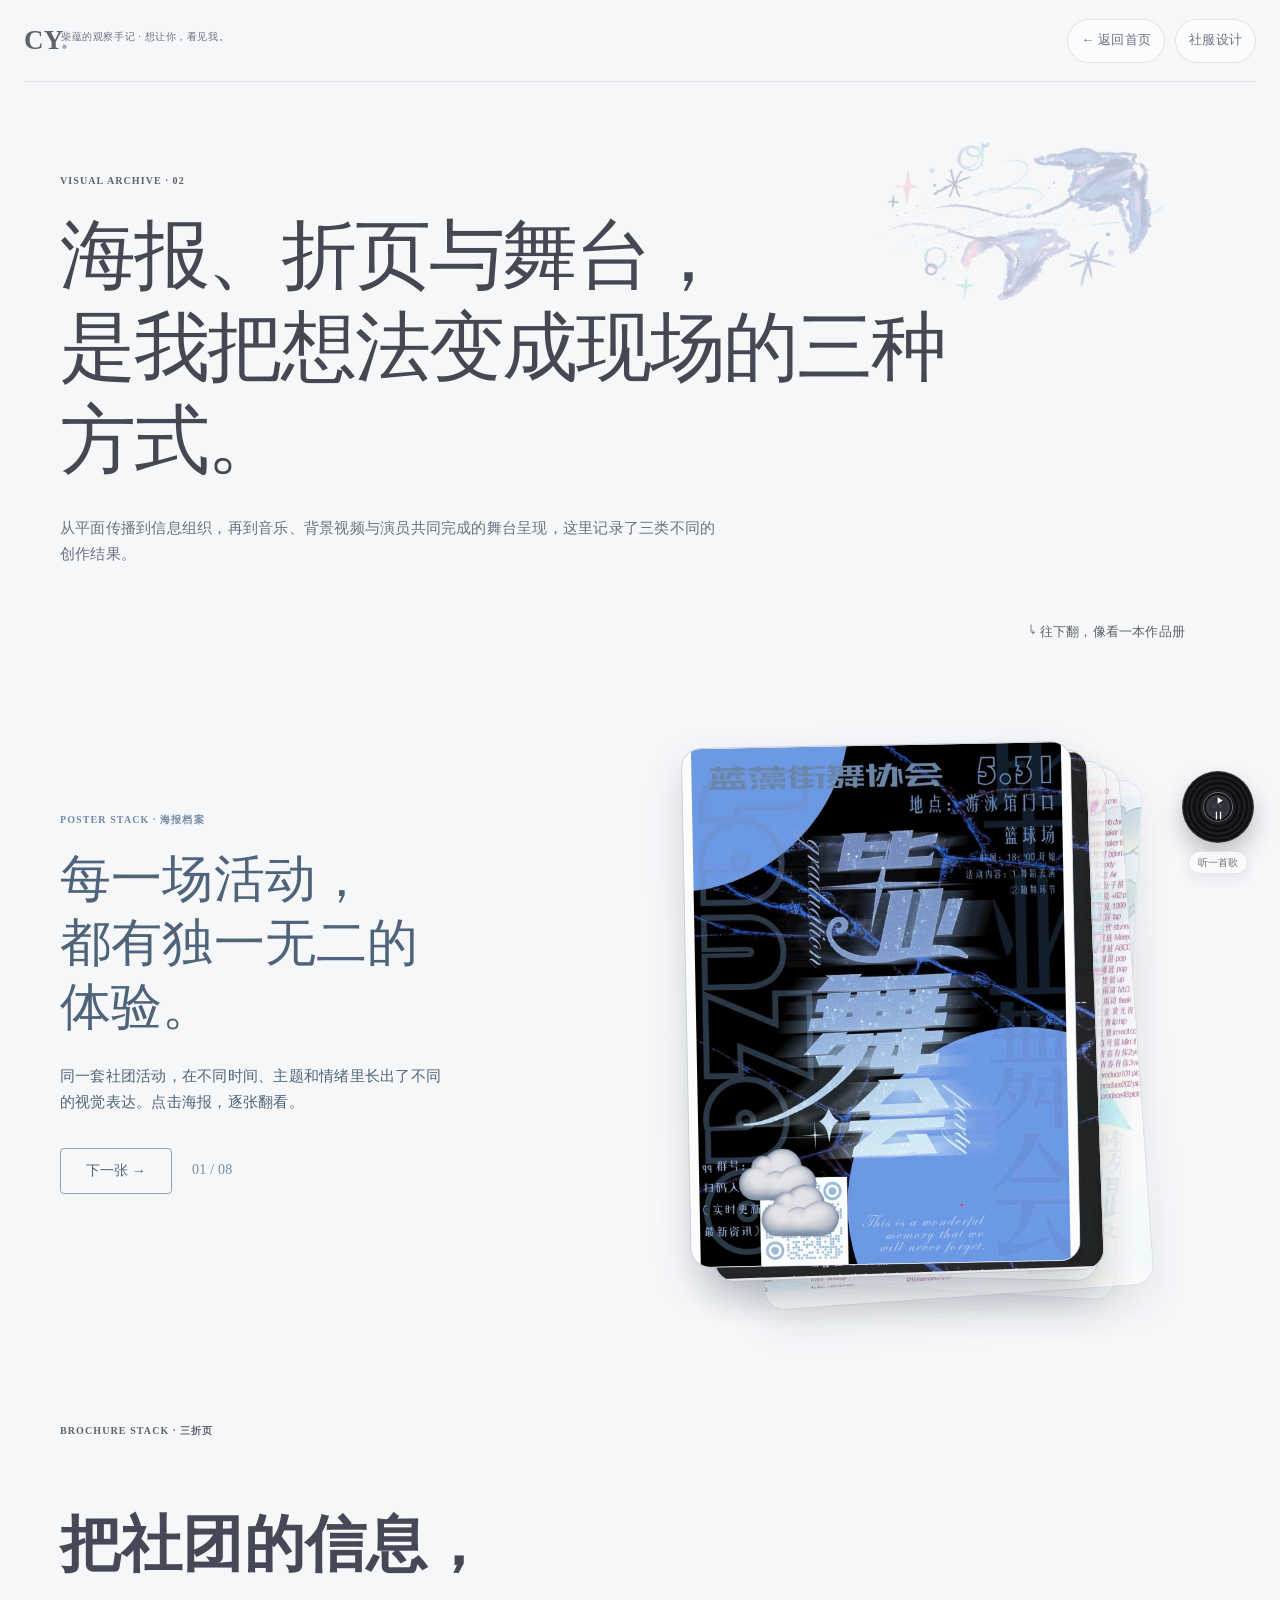
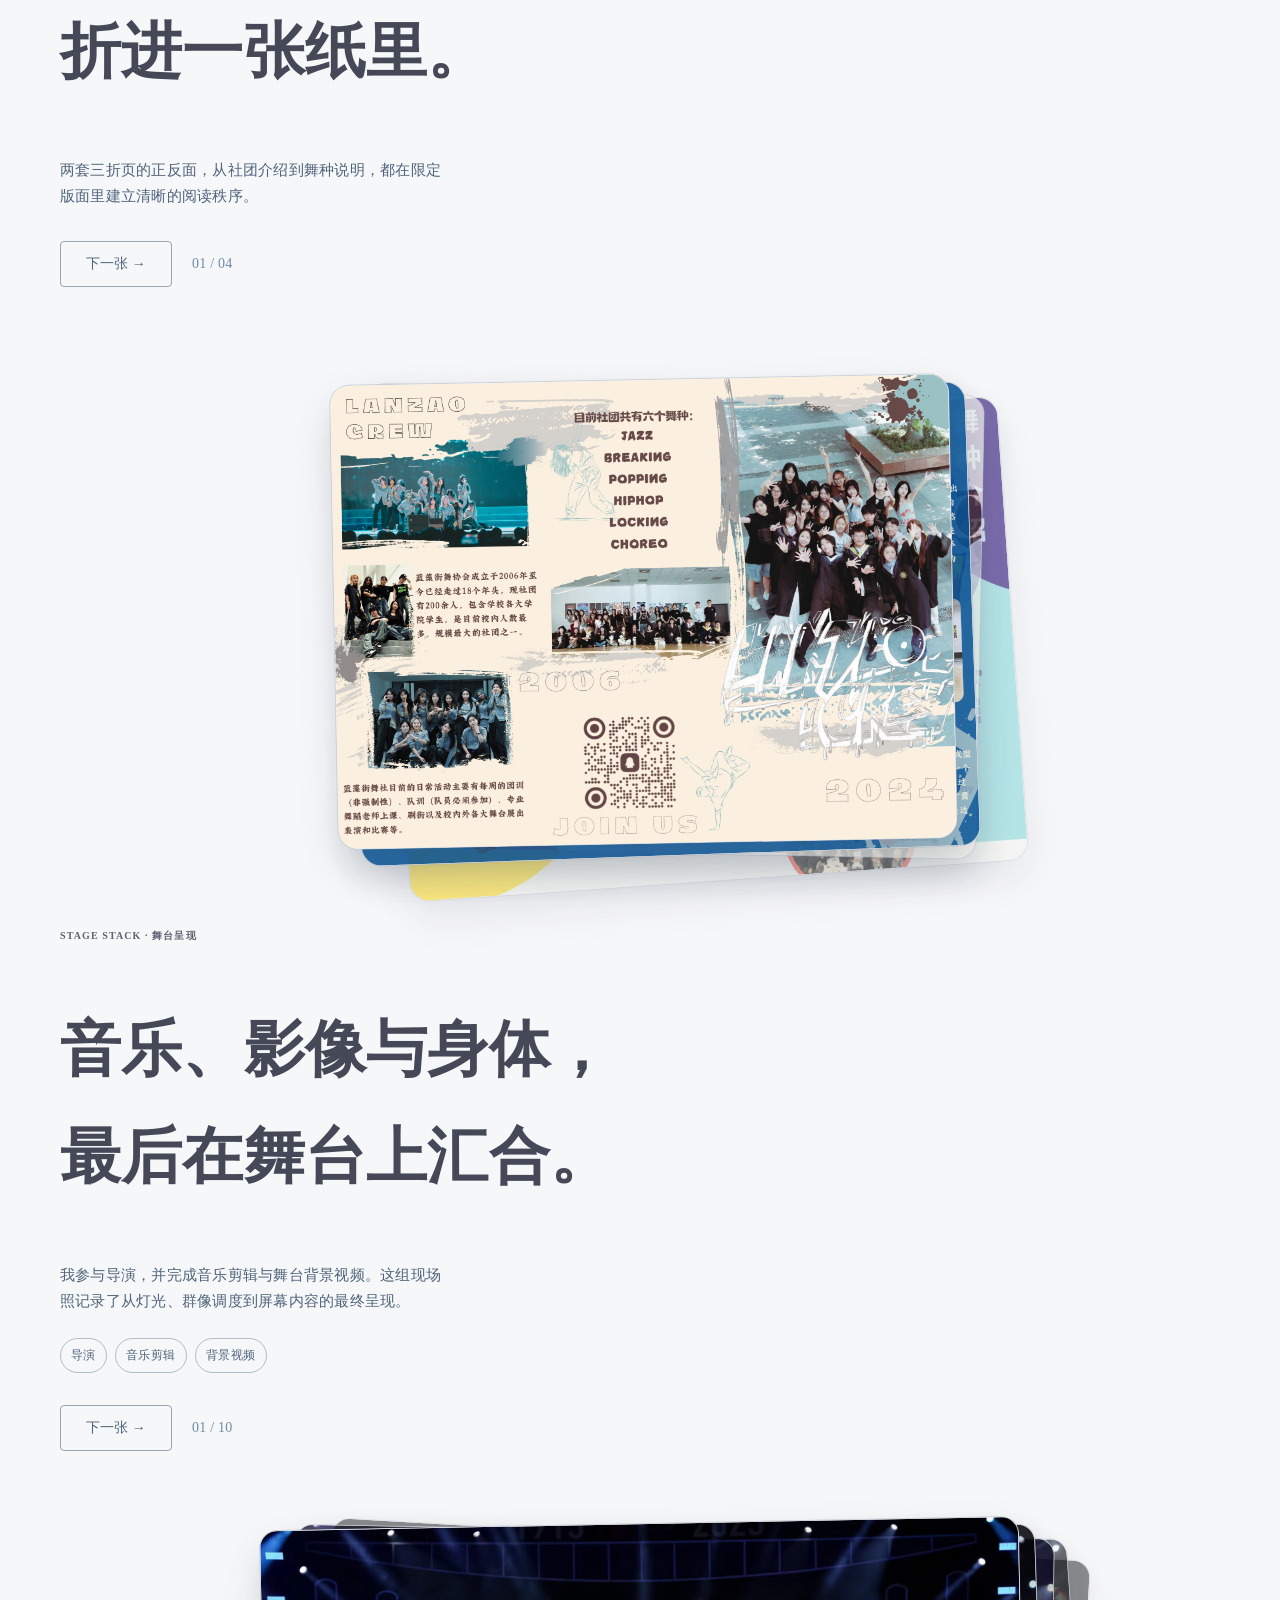
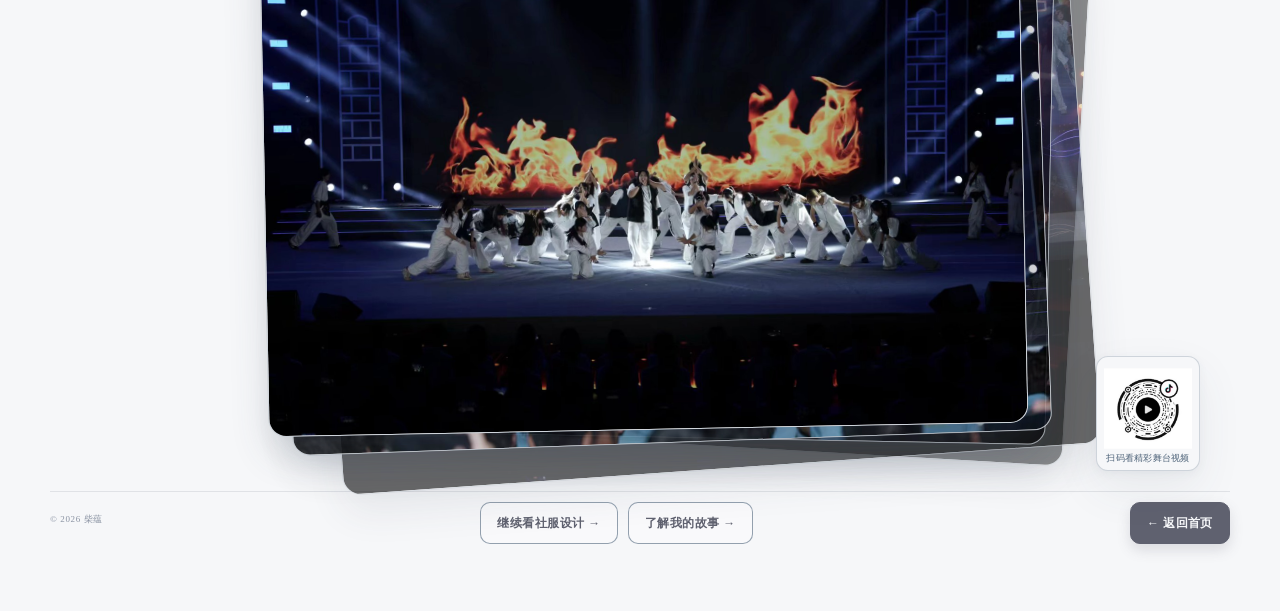
==== works.html @ 80c61eef "Publish personal portfolio" ====
<!doctype html>
<html lang="zh-CN">
<head><meta charset="UTF-8" /><meta name="viewport" content="width=device-width, initial-scale=1.0" /><meta name="description" content="柴蕴的海报、三折页与舞台呈现作品。" /><title>视觉与舞台展厅｜柴蕴</title><script>document.documentElement.classList.add('js');</script><link rel="stylesheet" href="styles.css?v=20260714-5" /></head>
<body class="gallery-page">
  <header class="subpage-header"><a class="brand" href="index.html">CY<span class="brand-dot">.</span></a><nav><a href="index.html#works">← 返回首页</a><a href="apparel.html">社服设计</a></nav></header>
  <main>
    <section class="gallery-hero section-shell reveal"><img class="ocean-sticker archive-sticker archive-sticker--dolphins" src="assets/decor/ocean-dolphins.png" alt="" aria-hidden="true" /><p class="eyebrow">VISUAL ARCHIVE · 02</p><h1>海报、折页与舞台，<br />是我把想法变成现场的三种方式。</h1><p>从平面传播到信息组织，再到音乐、背景视频与演员共同完成的舞台呈现，这里记录了三类不同的创作结果。</p></section>
    <section class="poster-showcase stack-showcase section-shell reveal" aria-labelledby="poster-stack-title">
      <div class="poster-showcase-copy"><p class="eyebrow">POSTER STACK · 海报档案</p><h2 id="poster-stack-title">每一场活动，<br />都有独一无二的体验。</h2><p>同一套社团活动，在不同时间、主题和情绪里长出了不同的视觉表达。点击海报，逐张翻看。</p><div class="poster-controls"><button class="poster-next" type="button">下一张 <span aria-hidden="true">→</span></button><span class="poster-counter" aria-live="polite">01 / 08</span></div></div>
      <div class="poster-stage">
        <div class="poster-stack media-stack" data-media-stack role="group" aria-label="八张活动海报，点击翻到下一张">
          <button class="poster-card" type="button" data-title="蓝藻街舞协会" aria-label="查看下一张海报"><img src="assets/projects/poster-stack-01-full.jpg" alt="蓝藻街舞协会活动海报" /></button>
          <button class="poster-card" type="button" data-title="节目单"><img src="assets/projects/poster-stack-02.jpg" alt="黑蓝色随机舞蹈节目单" loading="lazy" /></button>
          <button class="poster-card" type="button" data-title="随机舞蹈 2025"><img src="assets/projects/poster-stack-03.jpg" alt="粉蓝色随机舞蹈活动海报" loading="lazy" /></button>
          <button class="poster-card" type="button" data-title="随舞歌单"><img src="assets/projects/poster-stack-04.jpg" alt="粉蓝色随机舞蹈歌单" loading="lazy" /></button>
          <button class="poster-card" type="button" data-title="Random Dance 2026"><img src="assets/projects/poster-stack-05.jpg" alt="浅蓝色随机舞蹈活动海报" loading="lazy" /></button>
          <button class="poster-card" type="button" data-title="随舞歌单 2026"><img src="assets/projects/poster-stack-06.jpg" alt="浅蓝色随机舞蹈歌单" loading="lazy" /></button>
          <button class="poster-card" type="button" data-title="蓝藻街舞协会招新"><img src="assets/projects/poster-stack-07-full.jpg" alt="蓝色蓝藻街舞协会招新海报" loading="lazy" /></button>
          <button class="poster-card" type="button" data-title="春日随机舞蹈"><img src="assets/projects/poster-stack-08.jpg" alt="春日主题随机舞蹈海报" loading="lazy" /></button>
        </div>
      </div>
    </section>
    <section class="stack-showcase brochure-showcase section-shell reveal" aria-labelledby="brochure-stack-title">
      <div class="poster-showcase-copy"><p class="eyebrow">BROCHURE STACK · 三折页</p><h2 id="brochure-stack-title">把社团的信息，<br />折进一张纸里。</h2><p>两套三折页的正反面，从社团介绍到舞种说明，都在限定版面里建立清晰的阅读秩序。</p><div class="poster-controls"><button class="poster-next" type="button"> 下一张 <span aria-hidden="true">→</span></button><span class="poster-counter" aria-live="polite">01 / 04</span></div></div>
      <div class="poster-stage brochure-stage"><div class="poster-stack media-stack brochure-stack" data-media-stack role="group" aria-label="四张三折页设计，点击翻到下一张">
        <button class="poster-card" type="button" aria-label="查看下一张三折页"><img src="assets/projects/brochure-2024-front.png" alt="2024 蓝藻街舞社三折页正面" /></button>
        <button class="poster-card" type="button"><img src="assets/projects/brochure-2024-back.png" alt="2024 蓝藻街舞社三折页背面" loading="lazy" /></button>
        <button class="poster-card" type="button"><img src="assets/projects/brochure-2025-front.jpg" alt="蓝藻街舞社三折页新版正面" loading="lazy" /></button>
        <button class="poster-card" type="button"><img src="assets/projects/brochure-2025-back.jpg" alt="蓝藻街舞社三折页新版背面" loading="lazy" /></button>
      </div></div>
    </section>
    <section class="stack-showcase stage-showcase section-shell reveal" aria-labelledby="stage-stack-title">
      <div class="poster-showcase-copy"><p class="eyebrow">STAGE STACK · 舞台呈现</p><h2 id="stage-stack-title">音乐、影像与身体，<br />最后在舞台上汇合。</h2><p>我参与导演，并完成音乐剪辑与舞台背景视频。这组现场照记录了从灯光、群像调度到屏幕内容的最终呈现。</p><div class="stage-roles" aria-label="项目职责"><span>导演</span><span>音乐剪辑</span><span>背景视频</span></div><div class="poster-controls"><button class="poster-next" type="button">下一张 <span aria-hidden="true">→</span></button><span class="poster-counter" aria-live="polite">01 / 10</span></div></div>
      <div class="poster-stage stage-photo-stage"><div class="poster-stack media-stack stage-photo-stack" data-media-stack role="group" aria-label="十张舞台呈现照片，点击翻到下一张">
        <button class="poster-card" type="button" aria-label="查看下一张舞台照片"><img src="assets/projects/stage-directed-01.jpg" alt="火焰影像背景下的舞台群舞" /></button>
        <button class="poster-card" type="button"><img src="assets/projects/stage-directed-02.jpg" alt="火焰影像下的群像舞台调度" loading="lazy" /></button>
        <button class="poster-card" type="button"><img src="assets/projects/stage-directed-03.jpg" alt="舞者在火焰背景前的立姿编排" loading="lazy" /></button>
        <button class="poster-card" type="button"><img src="assets/projects/stage-directed-04.jpg" alt="舞台灯光与火焰背景的全景" loading="lazy" /></button>
        <button class="poster-card" type="button"><img src="assets/projects/stage-directed-05.jpg" alt="暖色灯光下的舞台群舞" loading="lazy" /></button>
        <button class="poster-card" type="button"><img src="assets/projects/stage-directed-06.jpg" alt="放射灯光与火焰大屏前的群舞" loading="lazy" /></button>
        <button class="poster-card" type="button"><img src="assets/projects/stage-directed-07.jpg" alt="抽象粉蓝背景视频下的舞台演出" loading="lazy" /></button>
        <button class="poster-card" type="button"><img src="assets/projects/stage-directed-08.jpg" alt="星空背景视频下的舞台演出" loading="lazy" /></button>
        <button class="poster-card" type="button"><img src="assets/projects/stage-directed-09.jpg" alt="单束灯光下的群像舞台画面" loading="lazy" /></button>
        <button class="poster-card" type="button"><img src="assets/projects/stage-directed-10.jpg" alt="舞台演出人员的集体定格" loading="lazy" /></button>
      </div></div>
      <figure class="stage-video-qr"><img src="assets/projects/stage-video-qr.jpg" alt="精彩舞台视频二维码" /><figcaption>扫码看精彩舞台视频</figcaption></figure>
    </section>
  </main>
  <div class="music-player" data-music-player><audio data-music-source preload="metadata"><source src="assets/audio/july-14.mp3" type="audio/mpeg" /></audio><button class="music-player__button" type="button" aria-label="播放背景音乐" aria-pressed="false"><span class="music-player__record" aria-hidden="true"><span class="music-player__label">CY</span></span><span class="music-player__icon" aria-hidden="true"><svg class="music-player__play-icon" viewBox="0 0 24 24"><path d="M9 6.7 17 12l-8 5.3V6.7Z" /></svg><svg class="music-player__pause-icon" viewBox="0 0 24 24" hidden><path d="M8.7 6.5v11M15.3 6.5v11" /></svg></span><span class="visually-hidden" data-music-label>播放背景音乐</span></button><span class="music-player__hint" aria-hidden="true">听一首歌</span></div>
  <footer><span>© 2026 柴蕴</span><div class="footer-actions"><a class="footer-secondary" href="apparel.html">继续看社服设计 →</a><a class="footer-secondary" href="index.html#stories">了解我的故事 →</a></div><a class="return-home" href="index.html">← 返回首页</a></footer><script src="script.js?v=20260714-5"></script>
</body></html>
---- styles.css ----
:root {
  --paper: #faf8f5;
  --surface: #ffffff;
  --surface-warm: #f3f0eb;
  --surface-blue: #e9eef3;
  --ink: #2f302f;
  --muted: #706e69;
  --quiet: #97938d;
  --blue: #718aa6;
  --blue-deep: #4f647a;
  --warm: #dcc4b1;
  --line: rgba(48, 47, 44, .12);
  --shadow: 0 18px 46px rgba(42, 40, 37, .07), 0 3px 12px rgba(42, 40, 37, .035);
  --sans: "Kaiti SC", "STKaiti", "KaiTi", "楷体", serif;
  --serif: "Kaiti SC", "STKaiti", "KaiTi", "楷体", serif;
}

* { box-sizing: border-box; }
html { overflow-x: hidden; scroll-behavior: smooth; scroll-padding-top: 88px; }
body { margin: 0; overflow-x: hidden; background: var(--paper); color: var(--ink); font-family: var(--sans); line-height: 1.75; letter-spacing: .015em; -webkit-font-smoothing: antialiased; }
img { display: block; max-width: 100%; }
a, button { -webkit-tap-highlight-color: transparent; }
a:focus-visible, button:focus-visible { outline: 2px solid var(--blue); outline-offset: 3px; }
.paper-grain { position: fixed; inset: 0; z-index: 20; pointer-events: none; opacity: .055; background-image: url("data:image/svg+xml,%3Csvg viewBox='0 0 180 180' xmlns='http://www.w3.org/2000/svg'%3E%3Cfilter id='n'%3E%3CfeTurbulence type='fractalNoise' baseFrequency='.85' numOctaves='3' stitchTiles='stitch'/%3E%3C/filter%3E%3Crect width='100%25' height='100%25' filter='url(%23n)' opacity='.25'/%3E%3C/svg%3E"); }
.section-shell { width: min(1120px, calc(100% - 64px)); margin-inline: auto; }

.site-header { width: min(1240px, calc(100% - 48px)); height: 82px; margin: auto; display: flex; align-items: center; justify-content: space-between; position: relative; z-index: 30; }
.brand { font: 600 24px/1 var(--serif); color: var(--ink); text-decoration: none; }
.brand-dot { color: var(--blue); }
.site-nav { display: flex; gap: 3px; padding: 4px; background: rgba(255,255,255,.72); border: 1px solid var(--line); border-radius: 999px; box-shadow: 0 5px 20px rgba(45,45,42,.04); backdrop-filter: blur(12px); }
.site-nav a { min-width: 78px; padding: 7px 13px; border-radius: 999px; color: var(--muted); font-size: 12px; letter-spacing: .04em; text-align: center; text-decoration: none; transition: .22s ease; }
.site-nav a:hover { color: var(--ink); background: var(--surface-warm); }
.site-nav a.active { color: white; background: var(--blue-deep); box-shadow: 0 4px 12px rgba(79,100,122,.2); }
.menu-toggle { display: none; border: 1px solid var(--line); border-radius: 999px; padding: 8px 14px; background: var(--surface); color: var(--ink); }

.hero { min-height: calc(100vh - 82px); display: grid; grid-template-columns: minmax(0, 1.2fr) minmax(300px, .72fr); gap: clamp(56px, 8vw, 110px); align-items: center; position: relative; padding: 54px 0 112px; }
.eyebrow { margin: 0 0 19px; color: var(--muted); font-size: 10px; font-weight: 600; letter-spacing: .19em; }
.hero h1, .section-heading h2, .about h2, .contact h2 { font-family: var(--serif); font-weight: 500; letter-spacing: -.02em; }
.hero h1 { max-width: 680px; margin: 0 0 28px; color: #343535; font-size: clamp(50px, 5.4vw, 76px); line-height: 1.18; }
.hero-intro { max-width: 520px; color: var(--muted); font-size: 16px; }
.hero-actions, .contact-actions { display: flex; gap: 12px; align-items: center; margin-top: 34px; }
.button { min-height: 44px; display: inline-flex; align-items: center; justify-content: center; padding: 0 20px; border-radius: 6px; font-size: 12px; font-weight: 600; letter-spacing: .04em; text-decoration: none; transition: .2s ease; }
.button-primary { color: white; background: var(--blue-deep); box-shadow: 0 5px 15px rgba(79,100,122,.15); }
.button-primary:hover { background: #3f5368; transform: translateY(-1px); }
.button-text { color: var(--ink); background: rgba(255,255,255,.6); border: 1px solid var(--line); }
.button-text:hover { background: white; }
.hero-visual { width: min(100%, 390px); justify-self: end; margin: 0; position: relative; }
.hero-image-wrap { aspect-ratio: 4 / 5; max-height: 560px; overflow: hidden; border: 1px solid var(--line); border-radius: 190px 190px 16px 16px; background: var(--surface-warm); box-shadow: var(--shadow); }
.hero-image-wrap img { width: 100%; height: 100%; object-fit: cover; object-position: 58% center; }
.hero-visual figcaption { margin: 13px 0 0 15%; color: var(--muted); font: 13px var(--serif); transform: rotate(-1deg); }
.scribble-arrow { color: var(--blue); font-size: 19px; }
.hero-doodle { position: absolute; width: 110px; left: -48px; bottom: 21%; fill: none; stroke: var(--blue); stroke-width: 1.4; stroke-linecap: round; }
.hero-scroll { position: absolute; bottom: 28px; left: 0; display: flex; align-items: center; gap: 9px; color: var(--quiet); font-size: 10px; letter-spacing: .13em; }
.hero-scroll span { width: 36px; height: 1px; background: var(--blue); }

.numbers { display: grid; grid-template-columns: repeat(3, 1fr) 1.15fr; margin-bottom: 132px; padding: 44px 0; border-block: 1px solid var(--line); }
.number-item { display: flex; flex-direction: column; padding: 5px 28px; border-right: 1px solid var(--line); }
.number-item:first-child { padding-left: 0; }
.number-item strong { color: var(--blue-deep); font: 500 clamp(36px, 4.3vw, 56px)/1 var(--serif); letter-spacing: -.035em; }
.number-item span { margin-top: 12px; color: var(--muted); font-size: 11px; }
.numbers-note { margin: auto 0; padding-left: 36px; color: var(--muted); font: 14px/1.8 var(--serif); }

.section-heading { display: grid; grid-template-columns: .8fr 1.3fr; align-items: end; margin-bottom: 48px; }
.section-heading .eyebrow { grid-column: 1; margin-bottom: 8px; }
.section-heading h2 { grid-column: 1; margin: 0; font-size: clamp(38px, 4vw, 50px); line-height: 1.15; }
.section-heading > p:last-child { grid-column: 2; max-width: 440px; margin: 0 0 3px auto; color: var(--muted); font-size: 14px; }
.feature-story, .story-card, .robot-story, .early-project, .film-note { border: 1px solid var(--line); border-radius: 16px; }
.feature-story { display: grid; grid-template-columns: 42px minmax(250px, .9fr) minmax(340px, 1.15fr); gap: 28px; margin-bottom: 24px; padding: 42px; background: var(--surface-warm); }
.story-index { color: var(--quiet); font: 12px var(--serif); }
.story-tag { margin: 0 0 13px; color: var(--muted); font-size: 10px; font-weight: 600; letter-spacing: .1em; }
.story-copy h3, .story-card h3, .robot-story h3, .learning-note h3, .early-project h3, .film-note h3 { margin: 0 0 17px; color: #3e3f3f; font: 500 30px/1.35 var(--serif); letter-spacing: -.015em; }
.story-lead { font-size: 14px; font-weight: 600; line-height: 1.7; }
.story-copy > p:not(.story-tag):not(.story-lead), .robot-copy > p:not(.story-tag), .early-project-copy > p:not(.eyebrow):not(.story-tag):not(.early-project-lead) { color: var(--muted); font-size: 13px; }
.story-link { display: inline-flex; gap: 18px; margin-top: 10px; border-bottom: 1px solid var(--warm); color: var(--muted); font-size: 11px; text-decoration: none; }
.project-photo-pair { display: grid; grid-template-columns: 1.35fr .8fr; gap: 10px; align-self: center; }
.project-photo-pair figure, .pad-gallery figure { margin: 0; overflow: hidden; border: 1px solid var(--line); border-radius: 10px; background: white; }
.project-photo-pair img { width: 100%; height: 250px; object-fit: cover; }
.project-photo-small img { object-position: center; }
.project-photo-pair figcaption, .pad-gallery figcaption, .work-placeholder figcaption { padding: 8px 10px; color: var(--muted); font-size: 9px; letter-spacing: .03em; }

.story-grid { display: grid; grid-template-columns: 1fr 1fr; gap: 24px; margin-bottom: 24px; }
.story-grid-single { grid-template-columns: 1fr; }
.story-grid-single .story-card { display: grid; grid-template-columns: 1.1fr .9fr; }
.story-grid-single .card-media { height: 100%; min-height: 310px; border-bottom: 0; border-right: 1px solid var(--line); }
.story-grid-single .card-body { align-self: center; }
.story-card { overflow: hidden; background: var(--surface); }
.card-media { height: 230px; display: flex; align-items: center; justify-content: center; position: relative; overflow: hidden; border-bottom: 1px solid var(--line); text-align: center; }
.placeholder-blue { background: linear-gradient(145deg, #aebdcd, #dce2e7); }
.placeholder-blue::before { content: ""; width: 88px; height: 88px; border: 1px solid rgba(255,255,255,.62); transform: rotate(8deg); }
.card-media span { position: absolute; bottom: 14px; color: rgba(48,54,61,.68); font-size: 9px; letter-spacing: .08em; }
.real-card-media img { width: 100%; height: 100%; object-fit: cover; object-position: center 57%; transition: transform .5s ease; }
.story-card:hover .real-card-media img { transform: scale(1.025); }
.real-card-media span { left: 13px; padding: 4px 8px; border-radius: 4px; background: rgba(250,248,245,.85); }
.random-dance-media { min-width: 0; display: grid; grid-template-rows: minmax(250px, 1fr) 118px; gap: 10px; padding: 12px 0 12px 12px; }
.story-grid-single .random-dance-media .card-media { min-height: 0; height: auto; margin: 0; border: 0; transform: rotate(-1deg); }
.random-dance-gallery { display: grid; grid-template-columns: 1.15fr .85fr; gap: 10px; }
.random-dance-gallery figure { margin: 0; overflow: hidden; border: 1px solid rgba(95,97,111,.18); background: var(--surface); box-shadow: 3px 4px 0 rgba(152,171,194,.13); }
.random-dance-gallery figure:first-child { transform: rotate(.7deg); }
.random-dance-gallery figure:last-child { transform: rotate(-.7deg); }
.random-dance-gallery img { width: 100%; height: 100%; object-fit: cover; object-position: center 62%; transition: transform .4s ease; }
.random-dance-gallery figure:hover img { transform: scale(1.035); }
.card-body { padding: 30px 32px 32px; }
.card-body .story-index { float: right; }
.card-body p:not(.story-tag) { color: var(--muted); font-size: 13px; }
.card-result { margin-top: 20px; padding-top: 15px; border-top: 1px solid var(--line); font-size: 11px; }
.card-result strong { color: var(--blue-deep); font: 24px var(--serif); }

.robot-story { display: grid; grid-template-columns: .85fr 1.15fr; gap: 42px; margin-bottom: 24px; padding: 42px; background: var(--surface-blue); }
.role-list, .early-project-meta, .film-role-list, .traits { display: flex; flex-wrap: wrap; gap: 7px; margin-top: 24px; }
.role-list span, .early-project-meta span, .film-role-list span, .traits span { padding: 5px 11px; border: 1px solid rgba(79,100,122,.26); border-radius: 999px; font-size: 9px; letter-spacing: .04em; }
.wide-placeholder { min-height: 255px; display: flex; flex-direction: column; align-items: center; justify-content: center; border: 1px dashed rgba(79,100,122,.3); border-radius: 10px; background: rgba(255,255,255,.35); text-align: center; }
.placeholder-mark { color: var(--blue); font: 300 28px var(--serif); }
.wide-placeholder p { margin: 5px; color: var(--muted); font: 14px var(--serif); }
.learning-note { width: min(820px, 86%); margin: 64px auto 104px; padding: 32px 42px 32px 92px; position: relative; border-block: 1px solid var(--blue); }
.learning-note::before { content: "↳"; position: absolute; left: 31px; top: 33px; color: var(--blue); font: 34px var(--serif); }
.hand-note { display: block; margin-bottom: 10px; color: var(--muted); font: 12px var(--serif); transform: rotate(-.5deg); }
.learning-note h3 { margin-bottom: 12px; font-size: 26px; }
.learning-note p { color: var(--muted); font-size: 13px; }
.mini-flow { display: flex; align-items: center; gap: 10px; margin-top: 19px; font-size: 9px; }
.mini-flow span { padding: 5px 11px; border-radius: 999px; background: var(--surface-blue); }
.mini-flow b { color: var(--blue); font-weight: 400; }

.early-project { display: grid; grid-template-columns: .95fr 1.05fr; gap: 46px; margin-bottom: 120px; padding: 46px; background: var(--surface); }
.early-project h3 { font-size: 32px; }
.early-project-lead { font-size: 14px; font-weight: 600; }
.pad-gallery { display: grid; grid-template-columns: 1fr 1fr; gap: 12px; align-self: center; }
.pad-gallery img { width: 100%; height: 230px; object-fit: cover; }

.works { padding: 112px 0 120px; background: #e8edf1; }
.gallery-entrances { display: grid; grid-template-columns: 1.35fr .65fr; gap: 18px; }
.gallery-entrance { min-height: 430px; display: flex; flex-direction: column; overflow: hidden; border: 1px solid var(--line); border-radius: 22px; background: var(--surface); color: var(--ink); text-decoration: none; transition: transform .25s ease; }
.gallery-entrance:hover { transform: translateY(-5px); }
.gallery-entrance img { width: 100%; height: 350px; object-fit: cover; }
.gallery-entrance:not(.apparel-entrance) img { object-fit: contain; padding: 16px; background: #f4f1ed; }
.gallery-entrance span { display: flex; flex-direction: column; gap: 3px; padding: 18px 20px 20px; }
.gallery-entrance b { font-size: 20px; font-weight: 600; }
.gallery-entrance small { color: var(--muted); font-size: 12px; }
.works-collage { display: grid; grid-template-columns: repeat(4, 1fr); gap: 16px; align-items: start; }
.work-placeholder { margin: 0; overflow: hidden; border: 1px solid rgba(48,47,44,.12); border-radius: 12px; background: var(--surface); box-shadow: 0 8px 24px rgba(48,52,56,.05); transition: transform .25s ease, box-shadow .25s ease; }
.work-placeholder:hover { transform: translateY(-4px); box-shadow: var(--shadow); }
.work-placeholder img { width: 100%; height: 255px; object-fit: contain; padding: 10px; background: #f5f5f3; }
.work-a img { object-fit: cover; padding: 0; }
.collage-note { grid-column: 1 / -1; margin: 6px 0 20px; color: var(--muted); font: 13px/1.7 var(--serif); }
.film-note { display: grid; grid-template-columns: 1.05fr 1fr; gap: 26px 44px; margin-top: 32px; padding: 38px 40px; background: rgba(255,255,255,.62); }
.film-note h3 { font-size: 27px; }
.film-note > p { margin: 28px 0 0; color: var(--muted); font-size: 13px; }
.film-role-list { margin: 0; align-items: center; }
.film-placeholder { min-height: 54px; display: flex; align-items: center; justify-content: center; border: 1px dashed rgba(79,100,122,.28); border-radius: 8px; color: var(--muted); font-size: 10px; }

.about { display: grid; grid-template-columns: .9fr 1fr; gap: clamp(60px, 9vw, 116px); align-items: center; padding: 128px 0; }
.about-gallery { height: 520px; position: relative; }
.about-gallery img { position: absolute; object-fit: cover; border: 7px solid var(--surface); border-radius: 7px; box-shadow: var(--shadow); }
.about-main { width: 65%; height: 390px; left: 0; top: 0; }
.about-small { width: 31%; height: 205px; }
.about-dance { right: 0; top: 155px; }
.about-casual { left: 20%; bottom: 0; }
.about-copy h2 { margin: 0 0 22px; font-size: clamp(38px, 4vw, 50px); }
.about-lead { color: #4f5254; font: 19px/1.7 var(--serif); }
.about-copy > p:not(.eyebrow):not(.about-lead) { color: var(--muted); font-size: 13px; }
.traits { margin: 27px 0; }
.quiet-side { margin-top: 27px; padding: 3px 0 3px 18px; border-left: 2px solid var(--warm); font-size: 11px; }
.quiet-side p { margin: 0 0 4px; color: var(--quiet); }
.quiet-side strong { color: var(--blue-deep); font: 22px var(--serif); }
.quiet-side small { display: block; margin-top: 9px; color: var(--quiet); font-size: 9px; letter-spacing: .06em; }

.contact { width: min(1180px, calc(100% - 48px)); display: grid; grid-template-columns: 1.35fr .65fr; gap: 70px; align-items: center; margin-bottom: 68px; padding: 68px 8%; border-radius: 18px; background: #4d5662; color: #f8f6f2; }
.contact h2 { margin: 0 0 20px; color: white; font-size: clamp(36px, 4vw, 47px); line-height: 1.35; }
.contact-copy > p:not(.eyebrow) { color: #d9dde1; font-size: 13px; }
.contact .eyebrow { color: #c4ced8; }
.contact .button-primary { background: #f7f4ef; color: var(--ink); }
.contact .button-text { border-color: rgba(255,255,255,.2); background: transparent; color: white; }
.email { display: inline-block; margin-top: 25px; color: #e7e9eb; font: 15px var(--serif); text-decoration: none; }
.contact-photo { width: min(100%, 250px); margin: 0 auto; transform: rotate(1deg); }
.contact-photo img { width: 100%; max-height: 310px; object-fit: cover; object-position: center 18%; border: 7px solid #f2eee7; }
.contact-photo figcaption { margin-top: 8px; color: #d8d9df; font: 11px var(--serif); text-align: center; }
footer { width: min(1180px, calc(100% - 48px)); display: flex; justify-content: space-between; margin: 0 auto 36px; padding-top: 20px; border-top: 1px solid var(--line); color: var(--quiet); font-size: 9px; letter-spacing: .07em; }
footer a { color: inherit; text-decoration: none; }
footer .footer-actions { display: flex; flex-wrap: wrap; gap: 10px; }
footer .footer-secondary { min-height: 42px; display: inline-flex; align-items: center; justify-content: center; margin-top: -10px; padding: 0 16px; border: 1px dashed rgba(79,100,122,.6); border-radius: 4px; color: var(--blue-deep); font-size: 12px; font-weight: 600; letter-spacing: .04em; transition: transform .2s ease, background-color .2s ease, border-color .2s ease; }
footer .footer-secondary:hover { border-style: solid; border-color: var(--blue-deep); background: var(--surface-blue); transform: translateY(-2px); }
footer .return-home { min-height: 42px; display: inline-flex; align-items: center; justify-content: center; margin-top: -10px; padding: 0 16px; border: 1px solid var(--blue-deep); border-radius: 4px; background: var(--blue-deep); color: var(--paper); font-size: 12px; font-weight: 600; letter-spacing: .04em; box-shadow: 4px 5px 0 rgba(152,171,194,.26); transition: transform .2s ease, background-color .2s ease, box-shadow .2s ease; }
footer .return-home:hover { background: #3f5368; box-shadow: 2px 3px 0 rgba(152,171,194,.32); transform: translate(2px, 2px); }
footer .return-home:active { transform: translate(4px, 4px); box-shadow: none; }

/* Multi-page project galleries */
.gallery-page { background: #f7f4ef; }
.subpage-header { width: min(1240px, calc(100% - 48px)); height: 82px; display: flex; align-items: center; justify-content: space-between; margin: auto; }
.subpage-header nav { display: flex; gap: 10px; }
.subpage-header nav a { padding: 7px 13px; border: 1px solid var(--line); border-radius: 16px; background: rgba(255,255,255,.58); color: var(--muted); font-size: 12px; text-decoration: none; }
.gallery-hero { padding: 90px 0 100px; }
.gallery-hero h1 { max-width: 920px; margin: 0 0 28px; color: #343535; font: 500 clamp(46px, 6vw, 76px)/1.22 var(--serif); letter-spacing: -.03em; }
.gallery-hero > p:last-child { max-width: 660px; color: var(--muted); font-size: 15px; }
.apparel-edition { margin-bottom: 110px; }
.apparel-edition > header { display: grid; grid-template-columns: .45fr 1fr 1fr; gap: 28px; align-items: end; margin-bottom: 34px; padding-top: 25px; border-top: 1px solid var(--line); }
.apparel-edition header span { color: var(--blue-deep); font-size: 12px; }
.apparel-edition h2 { margin: 0; font: 500 34px/1.35 var(--serif); }
.apparel-edition header p { margin: 0; color: var(--muted); font-size: 13px; }
.edition-grid { display: grid; grid-template-columns: 1.25fr .75fr; gap: 18px; }
.edition-grid.reverse { grid-template-columns: .9fr 1.1fr; }
.edition-grid figure { margin: 0; overflow: hidden; border: 1px solid var(--line); border-radius: 20px; background: white; }
.edition-grid img { width: 100%; height: 520px; object-fit: contain; background: #eeece8; }
.edition-grid .worn-result img { object-fit: cover; }
.edition-grid figcaption { padding: 12px 16px; color: var(--muted); font-size: 11px; }
.design-detail { display: grid; grid-template-columns: 1.35fr .65fr; gap: 0; margin: 18px 0 0; overflow: hidden; border: 1px solid var(--line); border-radius: 20px; background: white; }
.design-detail img { width: 100%; height: 410px; object-fit: cover; object-position: center 48%; }
.design-detail figcaption { display: flex; flex-direction: column; justify-content: center; gap: 9px; padding: 34px; color: var(--muted); }
.design-detail figcaption b { color: var(--ink); font-size: 24px; font-weight: 500; }
.design-detail figcaption span { font-size: 13px; }
.masonry-gallery { columns: 3; column-gap: 18px; margin-bottom: 100px; }
.pin { break-inside: avoid; margin: 0 0 18px; overflow: hidden; border: 1px solid var(--line); border-radius: 20px; background: white; }
.pin img { width: 100%; max-height: 620px; object-fit: contain; background: #eeece8; }
.pin-wide img { object-fit: cover; }
.pin figcaption { display: flex; flex-direction: column; gap: 2px; padding: 14px 16px 16px; }
.pin figcaption b { font-size: 17px; font-weight: 600; }
.pin figcaption span { color: var(--muted); font-size: 11px; }
.gallery-page .film-note { margin-bottom: 110px; }

.reveal { opacity: 1; transform: none; }
.js .reveal { opacity: 0; transform: translateY(18px); transition: opacity .7s ease, transform .7s ease; }
.js .reveal.delay-1 { transition-delay: .12s; }
.js .reveal.visible { opacity: 1; transform: none; }

@media (max-width: 900px) {
  .section-shell { width: min(100% - 38px, 680px); }
  .site-header { width: calc(100% - 38px); height: 70px; }
  .menu-toggle { display: block; }
  .site-nav { display: none; position: absolute; top: 58px; right: 0; flex-direction: column; padding: 7px; border-radius: 14px; background: rgba(250,248,245,.96); }
  .site-nav.open { display: flex; }
  .site-nav a { min-width: 130px; }
  .hero { min-height: auto; grid-template-columns: 1fr; gap: 42px; padding: 54px 0 88px; }
  .hero-copy { max-width: 630px; }
  .hero-visual { width: min(76%, 390px); justify-self: center; }
  .hero-doodle, .hero-scroll { display: none; }
  .numbers { grid-template-columns: 1fr 1fr; margin-bottom: 94px; padding: 26px 0; }
  .number-item { padding: 20px; border-bottom: 1px solid var(--line); border-right: 0; }
  .number-item:first-child { padding-left: 20px; }
  .numbers-note { padding: 22px 20px; }
  .section-heading { display: block; margin-bottom: 34px; }
  .section-heading > p:last-child { margin: 12px 0 0; }
  .feature-story { grid-template-columns: 1fr; padding: 30px; }
  .project-photo-pair { max-width: 540px; }
  .story-grid, .robot-story, .early-project { grid-template-columns: 1fr; }
  .story-grid-single .story-card { grid-template-columns: 1fr; }
  .story-grid-single .card-media { min-height: 250px; border-right: 0; border-bottom: 1px solid var(--line); }
  .random-dance-media { grid-template-rows: minmax(270px, 1fr) 146px; padding: 12px 12px 0; }
  .robot-story, .early-project { padding: 32px; }
  .learning-note { width: 100%; margin: 55px auto 82px; padding: 30px; }
  .learning-note::before { display: none; }
  .works { padding: 88px 0 94px; }
  .works-collage { grid-template-columns: 1fr 1fr; }
  .gallery-entrances { grid-template-columns: 1fr; }
  .gallery-entrance { min-height: 0; }
  .gallery-entrance img { height: 320px; }
  .film-note { grid-template-columns: 1fr; }
  .film-note > p { margin: 0; }
  .about { grid-template-columns: 1fr; padding: 94px 0; }
  .about-gallery { width: min(100%, 520px); }
  .contact { grid-template-columns: 1fr; padding: 52px 38px; }
  .contact-photo { width: 220px; }
  .gallery-hero { padding: 65px 0 78px; }
  .apparel-edition > header { grid-template-columns: 1fr; gap: 10px; }
  .edition-grid, .edition-grid.reverse { grid-template-columns: 1fr; }
  .edition-grid img { height: 430px; }
  .design-detail { grid-template-columns: 1fr; }
  .design-detail img { height: 350px; }
  .masonry-gallery { columns: 2; }
}

@media (max-width: 560px) {
  .section-shell { width: calc(100% - 28px); }
  .hero { padding-top: 36px; }
  .hero h1 { font-size: clamp(41px, 12vw, 54px); }
  .hero-visual { width: 82%; }
  .numbers { grid-template-columns: 1fr; }
  .number-item, .number-item:first-child { padding: 20px 4px; }
  .numbers-note { padding: 22px 4px 0; }
  .feature-story, .robot-story, .early-project { padding: 24px 20px; }
  .project-photo-pair { grid-template-columns: 1fr 1fr; }
  .project-photo-pair img { height: 170px; }
  .story-grid { grid-template-columns: 1fr; }
  .card-media { height: 205px; }
  .random-dance-media { grid-template-rows: 245px 116px; gap: 8px; padding: 9px 9px 0; }
  .random-dance-gallery { gap: 8px; }
  .pad-gallery { grid-template-columns: 1fr 1fr; }
  .pad-gallery img { height: 170px; }
  .works-collage { gap: 10px; }
  .gallery-entrance img { height: 250px; }
  .work-placeholder img { height: 180px; padding: 6px; }
  .work-placeholder figcaption { padding: 7px; }
  .collage-note { font-size: 12px; }
  .film-note { padding: 28px 22px; }
  .about-gallery { height: 430px; }
  .about-main { height: 320px; }
  .about-small { height: 165px; }
  .about-dance { top: 132px; }
  .contact { width: calc(100% - 20px); padding: 42px 24px; }
  .contact-actions { flex-direction: column; align-items: stretch; }
  footer { width: calc(100% - 28px); flex-direction: column; gap: 7px; }
  footer .footer-actions { width: 100%; }
  .subpage-header { width: calc(100% - 28px); height: 70px; }
  .subpage-header nav a:first-child { display: none; }
  .gallery-hero h1 { font-size: 42px; }
  .edition-grid img { height: 300px; }
  .design-detail img { height: 280px; }
  .design-detail figcaption { padding: 22px; }
  .masonry-gallery { columns: 1; }
}

@media (prefers-reduced-motion: reduce) {
  html { scroll-behavior: auto; }
  .reveal { opacity: 1; transform: none; transition: none; }
}

/* =========================================================
   BLUE OBSERVATION NOTES — UI layer
   Strict grid underneath, human traces on top.
   ========================================================= */
:root {
  --paper: #f7f3ee;
  --surface: #fbf9f5;
  --surface-warm: #f3e4d8;
  --surface-blue: #dfe5eb;
  --ink: #4b4e58;
  --muted: #656a75;
  --quiet: #7d8390;
  --blue: #98abc2;
  --blue-deep: #5f616f;
  --sky: #98b6d5;
  --warm: #e8d3c1;
  --line: rgba(95, 97, 111, .22);
  --pencil: rgba(95, 97, 111, .72);
  --shadow: 0 14px 32px rgba(74, 78, 88, .08), 0 2px 5px rgba(74, 78, 88, .04);
}

body {
  background:
    linear-gradient(rgba(152,171,194,.035) 1px, transparent 1px),
    linear-gradient(90deg, rgba(152,171,194,.025) 1px, transparent 1px),
    var(--paper);
  background-size: 32px 32px;
  color: var(--ink);
}
.paper-grain { opacity: .075; }
.section-shell { width: min(1140px, calc(100% - 72px)); }

/* Header: a quiet label strip, not a floating app control */
.site-header { height: 92px; }
.brand { position: relative; font-size: 27px; transform: rotate(-2deg); }
.brand::after { content: "柴蕴的观察手记 · 想让你，看见我。"; position: absolute; left: 37px; top: 5px; width: 240px; color: var(--quiet); font-size: 10px; font-weight: 400; letter-spacing: .06em; transform: rotate(2deg); }
.site-nav { gap: 0; padding: 0; border: 0; border-radius: 0; background: transparent; box-shadow: none; backdrop-filter: none; }
.site-nav a { min-width: auto; min-height: 44px; display: inline-flex; align-items: center; margin-left: 8px; padding: 8px 13px; border-bottom: 1px solid transparent; border-radius: 0; font-size: 13px; }
.site-nav a:hover { background: transparent; border-bottom-color: var(--blue); transform: rotate(-1deg); }
.site-nav a.active { color: var(--ink); background: transparent; border-bottom: 2px solid var(--blue-deep); box-shadow: none; }

/* Hero: a pinned photo and a drawn reading path */
.hero { grid-template-columns: minmax(0, 1.25fr) minmax(300px, .68fr); min-height: calc(100vh - 92px); padding-top: 40px; }
.hero::before { content: ""; position: absolute; left: -7%; top: 19%; width: 42%; height: 55%; border: 1px dashed rgba(152,171,194,.35); border-right: 0; border-bottom: 0; border-radius: 55% 0 0; pointer-events: none; transform: rotate(-4deg); }
.hero-copy { position: relative; z-index: 1; }
.hero .eyebrow { display: inline-block; padding: 4px 9px; background: rgba(195,200,212,.32); transform: rotate(-1.5deg); }
.hero h1 { max-width: 650px; color: #444750; font-size: clamp(52px, 5.5vw, 78px); line-height: 1.18; letter-spacing: -.025em; }
.hero-intro { max-width: 530px; padding-left: 18px; border-left: 2px solid var(--warm); color: var(--muted); font-size: 17px; }
.button { min-height: 46px; border-radius: 4px; font-size: 14px; }
.button-primary { border: 1px solid var(--blue-deep); background: var(--blue-deep); box-shadow: 5px 5px 0 rgba(152,171,194,.35); }
.button-primary:hover { background: #505461; box-shadow: 3px 3px 0 rgba(152,171,194,.48); transform: translate(2px, 2px) rotate(-1deg); }
.button-text { border-style: dashed; background: rgba(247,243,238,.7); }
.hero-visual { width: min(100%, 372px); padding: 13px 13px 32px; background: #fbfaf7; border: 1px solid rgba(95,97,111,.16); box-shadow: var(--shadow); transform: rotate(1.4deg); }
.hero-visual::before, .hero-visual::after { content: ""; position: absolute; z-index: 2; width: 70px; height: 19px; background: rgba(232,211,193,.62); }
.hero-visual::before { left: -25px; top: 16px; transform: rotate(-36deg); }
.hero-visual::after { right: -24px; bottom: 48px; transform: rotate(-36deg); }
.hero-image-wrap { border: 0; border-radius: 47% 47% 5px 5px / 28% 28% 5px 5px; box-shadow: none; }
.hero-visual figcaption { margin-left: 8%; font-size: 14px; }
.hero-doodle { left: -67px; stroke-width: 1.8; }

/* Metrics: notes scattered on a ruled page */
.numbers { position: relative; gap: 0; padding: 58px 18px 50px; border: 0; background: rgba(255,255,255,.25); }
.numbers::before { content: "事情真实发生过的痕迹 ↓"; position: absolute; right: 20px; top: -18px; color: var(--blue-deep); font-size: 13px; transform: rotate(2deg); }
.number-item { position: relative; border-right: 0; }
.number-item::after { content: ""; position: absolute; left: 18px; right: 18px; bottom: -7px; height: 6px; border-bottom: 2px solid rgba(152,171,194,.48); border-radius: 50%; transform: rotate(-1deg); }
.number-item:nth-child(2) { transform: translateY(12px) rotate(1deg); }
.number-item:nth-child(3) { transform: translateY(-8px) rotate(-1deg); }
.number-item strong { color: var(--blue-deep); }
.numbers-note { border-left: 1px dashed var(--blue); font-size: 15px; }

/* Headings and story path */
.section-heading { position: relative; margin-bottom: 64px; }
.section-heading::after { content: ""; position: absolute; left: 0; bottom: -21px; width: min(360px, 45%); height: 9px; border-bottom: 2px solid rgba(152,171,194,.62); border-radius: 50%; transform: rotate(-1deg); }
.section-heading h2 { color: #484b55; font-size: clamp(42px, 4.5vw, 56px); }
.stories { position: relative; }
.stories::before { content: ""; position: absolute; z-index: -1; left: -35px; top: 155px; bottom: 150px; width: 70px; border-left: 2px dashed rgba(152,171,194,.36); border-radius: 50%; }
.feature-story, .story-card, .robot-story, .early-project, .film-note { border-color: rgba(95,97,111,.18); border-radius: 7px; box-shadow: 4px 5px 0 rgba(152,171,194,.11); }
.feature-story { position: relative; padding: 48px; background: rgba(243,229,217,.88); transform: rotate(-.25deg); }
.feature-story::before { content: "情感核心"; position: absolute; right: 25px; top: -13px; padding: 2px 12px; background: var(--warm); color: var(--blue-deep); font-size: 12px; transform: rotate(2deg); }
.story-index { width: 34px; height: 34px; display: inline-flex; align-items: center; justify-content: center; border: 1px solid var(--blue); border-radius: 50% 43% 48% 45%; font-size: 13px; transform: rotate(-7deg); }
.story-tag { color: var(--blue-deep); font-size: 12px; }
.story-copy h3, .story-card h3, .robot-story h3, .learning-note h3, .early-project h3, .film-note h3 { font-size: 32px; }
.project-photo-pair { gap: 14px; align-items: center; }
.project-photo-pair figure, .pad-gallery figure { padding: 8px 8px 0; border-radius: 3px; box-shadow: 0 8px 20px rgba(75,78,88,.08); }
.project-photo-main { transform: rotate(-1.4deg); }
.project-photo-small { transform: rotate(2.1deg) translateY(15px); }
.project-photo-pair figcaption, .pad-gallery figcaption, .work-placeholder figcaption { font-size: 11px; }
.story-grid-single .story-card { grid-template-columns: 1.08fr .92fr; overflow: visible; background: rgba(251,249,245,.75); transform: rotate(.2deg); }
.story-grid-single .card-media { margin: 12px 0 12px 12px; border: 0; transform: rotate(-1deg); }
.real-card-media span { font-size: 11px; }
.robot-story { position: relative; background: rgba(195,200,212,.74); transform: rotate(-.15deg); }
.robot-story::after { content: "两周 / 多方协作 / 真实舞台"; position: absolute; right: 32px; bottom: -14px; padding: 3px 11px; background: var(--paper); border: 1px dashed var(--blue); color: var(--blue-deep); font-size: 12px; transform: rotate(-1.5deg); }
.robot-photo-pair { display: grid; grid-template-columns: .78fr 1.22fr; gap: 13px; align-items: center; }
.robot-photo { width: 100%; margin: 0; overflow: hidden; border: 1px solid rgba(95,97,111,.18); border-radius: 3px; background: var(--surface); box-shadow: 0 8px 20px rgba(75,78,88,.1); }
.robot-team-photo { aspect-ratio: 4 / 5; transform: rotate(-1deg); }
.robot-stage-photo { aspect-ratio: 3 / 2; transform: rotate(1deg); }
.robot-photo img { width: 100%; height: calc(100% - 36px); object-fit: cover; object-position: center 46%; }
.robot-stage-photo img { object-position: center 42%; }
.robot-photo figcaption { height: 36px; display: flex; align-items: center; padding: 0 12px; color: var(--muted); font-size: 10px; }
.role-list span, .early-project-meta span, .film-role-list span, .traits span { min-height: 32px; display: inline-flex; align-items: center; padding-inline: 13px; border-style: dashed; font-size: 11px; }
.wide-placeholder { border-radius: 3px; background: rgba(247,243,238,.42); }
.learning-note { border-block-style: dashed; transform: rotate(.3deg); }
.learning-note::before { color: var(--sky); }
.early-project { position: relative; background: rgba(251,249,245,.7); }
.early-project::before { content: "一件很早就开始做的事"; position: absolute; left: 42px; top: -14px; padding: 2px 11px; background: var(--blue); color: white; font-size: 12px; transform: rotate(-2deg); }
.pad-gallery figure:first-child { transform: rotate(-1.5deg); }
.pad-gallery figure:last-child { transform: rotate(1.2deg) translateY(12px); }

/* Gallery: two editorial boards rather than app cards */
.works { position: relative; overflow: hidden; background: rgba(195,200,212,.44); }
.works::before { content: ""; position: absolute; right: -110px; top: 80px; width: 380px; height: 380px; border: 2px dashed rgba(152,182,213,.42); border-radius: 48% 52% 42% 58%; transform: rotate(17deg); }
.gallery-entrances { gap: 32px; align-items: center; }
.gallery-entrance { min-height: 430px; padding: 12px; border: 1px solid rgba(95,97,111,.2); border-radius: 4px; background: rgba(251,249,245,.84); box-shadow: 9px 11px 0 rgba(95,97,111,.08); }
.gallery-entrance:first-child { transform: rotate(-1.2deg); }
.gallery-entrance:last-child { transform: rotate(1.5deg) translateY(28px); }
.gallery-entrance:hover { transform: translateY(-4px) rotate(0); box-shadow: 5px 6px 0 rgba(95,97,111,.13); }
.gallery-entrance img { border-radius: 2px; }
.gallery-entrance b { font-size: 23px; }
.gallery-entrance small { font-size: 13px; }

/* About: restrained collage with note fragments */
.about-gallery::before { content: "生活 / 舞台 / 好奇心"; position: absolute; z-index: 3; left: -20px; top: 25px; padding: 3px 10px; background: var(--warm); color: var(--blue-deep); font-size: 12px; transform: rotate(-5deg); }
.about-gallery img { border-radius: 2px; box-shadow: 7px 9px 0 rgba(152,171,194,.18); }
.about-main { transform: rotate(-1deg); }
.about-dance { transform: rotate(3deg); }
.about-casual { transform: rotate(-3deg); }
.about-lead { padding-bottom: 18px; border-bottom: 1px dashed var(--blue); }
.traits span:nth-child(2) { transform: rotate(2deg); }
.traits span:nth-child(3) { transform: rotate(-2deg); }
.quiet-side { border-left-style: dashed; }

/* Contact: deep blue paper with an imperfect outline */
.contact { position: relative; border: 1px solid rgba(255,255,255,.18); border-radius: 5px; background: var(--blue-deep); box-shadow: 10px 12px 0 rgba(152,171,194,.28); }
.contact::before { content: "写封信给我吧"; position: absolute; right: 8%; top: -16px; padding: 3px 13px; background: var(--warm); color: var(--blue-deep); font-size: 13px; transform: rotate(2deg); }
.contact-photo { transform: rotate(2.5deg); }

/* Deep gallery pages use the same notebook language */
.gallery-page { background: var(--paper); }
.subpage-header { border-bottom: 1px dashed rgba(152,171,194,.5); }
.subpage-header nav a { min-height: 44px; display: inline-flex; align-items: center; border-radius: 4px; border-style: dashed; font-size: 13px; }
.gallery-hero { position: relative; }
.gallery-hero::after { content: "↳ 往下翻，像看一本作品册"; position: absolute; right: 3%; bottom: 38px; color: var(--blue-deep); font-size: 13px; transform: rotate(2deg); }
.gallery-hero h1 { color: #454852; }
.apparel-edition > header { border-top-style: dashed; }
.edition-grid figure, .design-detail, .pin { border-radius: 4px; box-shadow: 7px 8px 0 rgba(152,171,194,.12); }
.edition-grid figure:first-child { transform: rotate(-.5deg); }
.edition-grid figure:last-child { transform: rotate(.7deg); }
.design-detail { transform: rotate(-.25deg); }
.edition-grid.portrait-grid { grid-template-columns: repeat(2, minmax(0, 1fr)); align-items: start; }
.edition-grid .portrait-frame { width: min(100%, 430px); aspect-ratio: 2 / 3; justify-self: center; }
.edition-grid .portrait-frame img { height: calc(100% - 42px); }
.edition-grid .portrait-frame.design-sheet img { object-fit: contain; }
.edition-grid .portrait-frame.worn-result img { object-fit: cover; object-position: center 52%; }
.pin:nth-child(3n+1) { transform: rotate(-.7deg); }
.pin:nth-child(3n+2) { transform: rotate(.8deg); }

/* Poster stack — inspired by the supplied motion reference */
.poster-showcase {
  min-height: 640px;
  display: grid;
  grid-template-columns: .72fr 1.28fr;
  gap: clamp(40px, 7vw, 100px);
  align-items: center;
  margin-bottom: 100px;
  padding: 0;
  color: #4f647a;
}
.poster-showcase-copy { position: relative; z-index: 20; }
.poster-showcase .eyebrow { color: #718aa6; }
.poster-showcase h2 { margin: 0 0 24px; color: #4f647a; font: 500 clamp(38px, 4vw, 54px)/1.25 var(--serif); }
.poster-showcase-copy > p:not(.eyebrow) { max-width: 390px; color: #4f647a; font-size: 15px; }
.poster-controls { display: flex; align-items: center; gap: 20px; margin-top: 32px; }
.poster-next { min-width: 112px; min-height: 46px; padding: 8px 17px; border: 1px solid rgba(79,100,122,.56); border-radius: 4px; background: transparent; color: #4f647a; font: 14px var(--sans); cursor: pointer; transition: background-color .2s ease, color .2s ease; }
.poster-next:hover { background: var(--surface-blue); color: #3f5368; }
.poster-next:active { background: #dfe5eb; }
.poster-counter { color: #718aa6; font-size: 14px; font-variant-numeric: tabular-nums; }
.poster-stage { min-height: 640px; display: grid; place-items: center; position: relative; }
.poster-stack { width: min(390px, 74%); aspect-ratio: 3 / 4; position: relative; perspective: 1200px; }
.poster-card {
  --stack-index: 0;
  width: 100%;
  height: 100%;
  position: absolute;
  inset: 0;
  padding: 0;
  overflow: hidden;
  border: 1px solid rgba(79,100,122,.28);
  border-radius: 26px;
  background: var(--surface);
  box-shadow: 0 18px 42px rgba(79,100,122,.18);
  cursor: pointer;
  opacity: clamp(0, calc(1 - var(--stack-index) * .14), 1);
  transform: translate(calc(var(--stack-index) * 17px), calc(var(--stack-index) * 9px)) rotate(calc((var(--stack-index) - 1) * 1.1deg));
  transform-origin: 85% 12%;
  transition: transform .36s cubic-bezier(.22,.8,.2,1), opacity .26s ease, box-shadow .2s ease;
}
.poster-card:nth-child(even) { transform: translate(calc(var(--stack-index) * 17px), calc(var(--stack-index) * 9px)) rotate(calc((var(--stack-index) + 1) * -1deg)); }
.poster-card[aria-hidden="true"] { pointer-events: none; }
.poster-card[style*="--stack-index: 5"], .poster-card[style*="--stack-index: 6"], .poster-card[style*="--stack-index: 7"] { opacity: 0; }
.poster-card:hover { box-shadow: 0 24px 54px rgba(79,100,122,.26); }
.poster-card.is-leaving { opacity: 0; transform: translate(-80%, 10%) rotate(-10deg) scale(.94); }
.poster-card img { width: 100%; height: 100%; display: block; object-fit: contain; background: var(--surface); }
.brochure-showcase { grid-template-columns: .72fr 1.28fr; }
.stage-showcase { position: relative; grid-template-columns: .82fr 1.18fr; }
.brochure-stack { width: min(620px, 88%); aspect-ratio: 4 / 3; }
.brochure-stack .poster-card img { object-fit: cover; object-position: center; }
.stage-photo-stack { width: min(760px, 94%); aspect-ratio: 3 / 2; }
.stage-photo-stack .poster-card { border-radius: 18px; }
.stage-photo-stack .poster-card img { object-fit: cover; object-position: center; }
.stage-roles { display: flex; flex-wrap: wrap; gap: 8px; margin-top: 24px; }
.stage-roles span { padding: 6px 10px; border: 1px solid rgba(79,100,122,.4); border-radius: 999px; color: #4f647a; font-size: 12px; letter-spacing: .04em; }
.stage-video-qr { width: 104px; position: absolute; z-index: 25; right: 20px; bottom: 20px; margin: 0; padding: 7px 7px 5px; border: 1px solid rgba(79,100,122,.24); border-radius: 4px; background: var(--paper); box-shadow: 4px 5px 0 rgba(152,171,194,.22); transform: rotate(1deg); }
.stage-video-qr img { width: 100%; aspect-ratio: 1 / 1; object-fit: contain; }
.stage-video-qr figcaption { color: #4f647a; font-size: 9px; line-height: 1.45; text-align: center; }
.brochure-showcase h2, .stage-showcase h2 { font-size: clamp(46px, 4.8vw, 64px); }

@media (max-width: 900px) {
  .poster-showcase { min-height: 0; grid-template-columns: 1fr; padding-block: 0; }
  .poster-showcase-copy { max-width: 560px; }
  .poster-stage { min-height: 600px; }
  .poster-stack { width: min(360px, 68%); }
  .brochure-stack { width: min(620px, 88%); }
  .stage-photo-stack { width: min(720px, 94%); }
}

@media (max-width: 560px) {
  .edition-grid.portrait-grid { grid-template-columns: 1fr; }
  .edition-grid .portrait-frame { width: min(100%, 330px); }
  .poster-showcase { width: min(100% - 38px, 680px); gap: 30px; margin-bottom: 72px; padding: 0; }
  .poster-showcase h2 { font-size: 36px; }
  .poster-showcase-copy > p:not(.eyebrow) { font-size: 15px; }
  .poster-stage { min-height: 470px; overflow: hidden; }
  .poster-stack { width: min(270px, 72%); }
  .brochure-stage, .stage-photo-stage { min-height: 320px; }
  .brochure-stack, .stage-photo-stack { width: 88%; }
  .brochure-showcase h2, .stage-showcase h2 { font-size: clamp(40px, 11vw, 52px); }
  .stage-video-qr { width: 88px; right: 10px; bottom: 10px; }
  .poster-card { border-radius: 18px; }
  .poster-controls { justify-content: space-between; }
  .supporting-gallery { columns: 1; }
}

@media (prefers-reduced-motion: reduce) {
  .poster-card { transition: none; }
}

@media (max-width: 900px) {
  .section-shell { width: min(100% - 38px, 680px); }
  .brand::after { display: none; }
  .site-nav { padding: 8px; border: 1px solid var(--line); border-radius: 4px; background: rgba(247,243,238,.97); box-shadow: 4px 5px 0 rgba(152,171,194,.18); }
  .site-nav a { margin: 0; }
  .hero { min-height: auto; grid-template-columns: minmax(0, 1fr); }
  .hero-copy { min-width: 0; }
  .hero::before { display: none; }
  .hero-visual { justify-self: center; }
  .numbers::before { right: 6px; }
  .feature-story, .robot-story, .early-project { transform: none; }
  .robot-photo { transform: none; }
  .story-grid-single .story-card { grid-template-columns: 1fr; transform: none; }
  .story-grid-single .card-media { margin: 10px 10px 0; }
  .gallery-entrance:first-child, .gallery-entrance:last-child { transform: none; }
  .gallery-entrance:last-child { margin-top: 12px; }
}

@media (max-width: 560px) {
  body { background-size: 24px 24px; }
  .section-shell { width: calc(100% - 30px); }
  .hero h1 { font-size: 43px; }
  .hero-actions { display: grid; grid-template-columns: 1fr 1fr; }
  .hero-actions .button-text { grid-column: 1 / -1; }
  .hero-intro { font-size: 16px; }
  .hero-visual { width: 78%; padding: 9px 9px 26px; }
  .numbers { padding-inline: 5px; }
  .number-item:nth-child(2), .number-item:nth-child(3) { transform: none; }
  .section-heading h2 { font-size: 40px; }
  .feature-story::before, .robot-story::after, .early-project::before { font-size: 11px; }
  .feature-story { padding-top: 34px; }
  .gallery-entrance { padding: 8px; }
  .gallery-hero::after { position: static; display: block; margin-top: 30px; }
}

/* Stronger human marks — second refinement */
.stories::before {
  left: -54px;
  width: 96px;
  border-left: 3px solid rgba(152,171,194,.46);
  border-radius: 52% 0 0 46%;
  transform: rotate(-1deg);
}
.stories::after {
  content: "";
  position: absolute;
  z-index: -1;
  right: -74px;
  top: 620px;
  width: 160px;
  height: 250px;
  border: 2px dashed rgba(152,182,213,.38);
  border-left: 0;
  border-radius: 0 55% 48% 0;
  transform: rotate(7deg);
}
.section-heading h2 { position: relative; display: inline-block; }
.section-heading h2::before {
  content: "";
  position: absolute;
  left: -20px;
  top: -12px;
  width: 24px;
  height: 20px;
  border-left: 2px solid var(--sky);
  border-top: 2px solid var(--sky);
  transform: rotate(-12deg);
}
.section-heading h2::after {
  content: "";
  position: absolute;
  right: -34px;
  bottom: 4px;
  width: 26px;
  height: 18px;
  border-right: 2px solid var(--warm);
  border-bottom: 2px solid var(--warm);
  transform: rotate(10deg);
}
.feature-story .story-copy { position: relative; }
.feature-story .story-copy::after {
  content: "（ 接住一个需要 ）";
  display: block;
  width: max-content;
  margin: 25px 0 0 auto;
  color: var(--blue-deep);
  font-size: 14px;
  transform: rotate(-3deg);
}
.children-photos {
  display: block;
  min-height: 370px;
  position: relative;
  isolation: isolate;
}
.children-photos::before,
.children-photos::after {
  content: "";
  position: absolute;
  z-index: 5;
  width: 76px;
  height: 20px;
  background: rgba(232,211,193,.72);
  box-shadow: 0 1px 0 rgba(95,97,111,.08);
}
.children-photos::before { left: 8%; top: 3px; transform: rotate(-9deg); }
.children-photos::after { right: 2%; bottom: 56px; transform: rotate(-8deg); }
.children-photos figure { position: absolute; overflow: visible; }
.children-photos .project-photo-main {
  z-index: 1;
  width: 76%;
  left: 0;
  top: 18px;
  transform: rotate(-2.5deg);
}
.children-photos .project-photo-small {
  z-index: 2;
  width: 61%;
  right: 0;
  bottom: 0;
  transform: rotate(3.2deg);
}
.children-photos .project-photo-main img,
.children-photos .project-photo-small img {
  width: 100%;
  height: 220px;
  object-fit: cover;
}
.children-photos .project-photo-small img { height: 190px; }
.children-photos figcaption {
  background: #fbfaf7;
  border-top: 1px dashed rgba(152,171,194,.38);
}
.robot-story .robot-copy::before {
  content: "{ 协调 / 判断 / 落地 }";
  display: block;
  margin: -16px 0 18px -22px;
  color: var(--blue-deep);
  font-size: 13px;
  transform: rotate(-2deg);
}
.early-project-copy::after {
  content: "从一个小点，慢慢扩散出去 ～～～";
  display: block;
  margin-top: 25px;
  color: var(--blue-deep);
  font-size: 13px;
  transform: rotate(1.5deg);
}
.about-copy::before {
  content: "[ 人 / 内容 / 现场 ]";
  display: block;
  width: max-content;
  margin: 0 0 22px auto;
  color: var(--sky);
  font-size: 14px;
  transform: rotate(3deg);
}

@media (max-width: 900px) {
  .children-photos { min-height: 420px; max-width: 600px; width: 100%; margin: 0 auto; }
  .children-photos .project-photo-main img { height: 260px; }
  .children-photos .project-photo-small img { height: 210px; }
  .stories::after { display: none; }
}

@media (max-width: 560px) {
  .robot-photo-pair { grid-template-columns: 1fr; max-width: 360px; margin-inline: auto; }
  .robot-team-photo { width: 72%; justify-self: center; }
  .children-photos { min-height: 330px; }
  .children-photos .project-photo-main { width: 82%; }
  .children-photos .project-photo-small { width: 70%; }
  .children-photos .project-photo-main img { height: 190px; }
  .children-photos .project-photo-small img { height: 155px; }
  .feature-story .story-copy::after { margin-left: 0; }
  .robot-story .robot-copy::before { margin-left: 0; }
}

/* Story notes — a quiet reading layer, built from the existing notebook palette. */
.story-note-trigger {
  appearance: none;
  padding: 0 0 5px;
  border: 0;
  border-bottom: 1px solid var(--warm);
  background: transparent;
  font-family: inherit;
  cursor: pointer;
}
.story-note-trigger:hover { color: var(--blue-deep); border-bottom-color: var(--blue-deep); }
.story-note-trigger span { transition: transform .2s ease; }
.story-note-trigger:hover span { transform: translateX(4px); }
.visually-hidden { position: absolute; width: 1px; height: 1px; overflow: hidden; clip: rect(0 0 0 0); white-space: nowrap; clip-path: inset(50%); }
body.story-dialog-open { overflow: hidden; }
.story-dialog { position: fixed; z-index: 100; inset: 0; display: grid; place-items: center; padding: 24px; opacity: 0; pointer-events: none; transition: opacity .25s ease; }
.story-dialog.is-open { opacity: 1; pointer-events: auto; }
.story-dialog__backdrop { position: absolute; inset: 0; background: rgba(57, 59, 67, .38); backdrop-filter: blur(3px); }
.story-dialog__panel { width: min(100%, 680px); max-height: min(720px, calc(100dvh - 48px)); display: flex; flex-direction: column; position: relative; overflow: hidden; border: 1px solid rgba(95,97,111,.26); background: #fbfaf7; box-shadow: 16px 20px 0 rgba(75,78,88,.16), 0 28px 70px rgba(31,35,42,.22); transform: translateY(18px) rotate(-.45deg); transition: transform .3s cubic-bezier(.22,.8,.2,1); }
.story-dialog.is-open .story-dialog__panel { transform: translateY(0) rotate(-.45deg); }
.story-dialog__panel::before { content: ""; position: absolute; inset: 13px; z-index: 0; pointer-events: none; border: 1px dashed rgba(152,171,194,.45); }
.story-dialog__header, .story-dialog__footer, .story-notes { position: relative; z-index: 1; }
.story-dialog__header { display: flex; align-items: center; justify-content: space-between; padding: 26px 30px 17px; }
.story-dialog__header .eyebrow { margin: 0; color: var(--blue-deep); }
.story-dialog__close { width: 44px; height: 44px; display: grid; place-items: center; border: 1px dashed rgba(95,97,111,.5); background: rgba(255,255,255,.45); color: var(--ink); cursor: pointer; transition: background-color .2s ease, transform .2s ease; }
.story-dialog__close:hover { background: var(--surface-blue); transform: rotate(6deg); }
.story-dialog__close svg { width: 19px; height: 19px; fill: none; stroke: currentColor; stroke-width: 1.7; stroke-linecap: round; }
.story-notes { min-height: 364px; display: grid; flex: 1; margin: 0 30px; overflow: hidden; }
.story-note { grid-area: 1 / 1; align-self: stretch; display: flex; flex-direction: column; padding: 35px 12% 32px; border: 1px solid rgba(95,97,111,.16); background: linear-gradient(135deg, rgba(243,229,217,.84), rgba(251,249,245,.94)); box-shadow: 7px 8px 0 rgba(152,171,194,.16); animation: note-in .34s cubic-bezier(.22,.8,.2,1); }
.story-note[hidden] { display: none; }
.story-note:nth-child(2) { background: linear-gradient(135deg, rgba(223,229,235,.88), rgba(251,249,245,.95)); }
.story-note:nth-child(3) { background: linear-gradient(135deg, rgba(232,211,193,.76), rgba(251,249,245,.95)); }
.story-note:nth-child(4) { background: linear-gradient(135deg, rgba(221,230,238,.9), rgba(251,249,245,.96)); }
.story-note__number { color: var(--blue-deep); font-size: 12px; letter-spacing: .12em; }
.story-note h2 { max-width: 470px; margin: 20px 0 18px; color: #454852; font: 500 clamp(30px, 4.4vw, 46px)/1.2 var(--serif); letter-spacing: -.025em; }
.story-note p { max-width: 500px; margin: 0; color: var(--muted); font-size: 15px; line-height: 1.9; }
.story-note__scribble { width: max-content; max-width: 100%; margin-top: auto; padding-top: 24px; color: var(--blue-deep); font-size: 13px; transform: rotate(-2deg); }
.story-dialog__footer { display: flex; align-items: center; justify-content: space-between; gap: 18px; padding: 18px 30px 26px; }
.story-dialog__footer p { margin: 0; color: var(--quiet); font-size: 12px; }
.story-dialog__next { min-height: 44px; display: inline-flex; align-items: center; gap: 18px; padding: 0 15px; border: 1px solid var(--blue-deep); background: var(--blue-deep); color: var(--paper); font: 600 13px var(--sans); cursor: pointer; transition: transform .2s ease, background-color .2s ease; }
.story-dialog__next:hover { background: #505461; transform: translate(2px, 2px); }
@keyframes note-in { from { opacity: 0; transform: translateX(18px) rotate(1deg); } to { opacity: 1; transform: none; } }
@media (max-width: 560px) {
  .story-dialog { padding: 12px; }
  .story-dialog__panel { max-height: calc(100dvh - 24px); }
  .story-dialog__header { padding: 20px 20px 14px; }
  .story-notes { min-height: 0; margin: 0 20px; }
  .story-note { min-height: 372px; padding: 28px 24px; }
  .story-note h2 { font-size: 35px; }
  .story-note p { font-size: 14px; line-height: 1.8; }
  .story-dialog__footer { padding: 16px 20px 20px; }
  .story-dialog__footer p { display: none; }
  .story-dialog__next { width: 100%; justify-content: space-between; }
}
@media (prefers-reduced-motion: reduce) {
  .story-dialog, .story-dialog__panel, .story-note-trigger span, .story-dialog__close, .story-dialog__next { transition: none; }
  .story-note { animation: none; }
}

/* Neo-minimal blue refinement — keep the notebook warmth, give it a calmer card system. */
:root {
  --paper: #f6f7f9;
  --surface: #fcfcfd;
  --surface-warm: #eef2f7;
  --surface-blue: #e4ecf5;
  --ink: #454957;
  --muted: #697183;
  --quiet: #8992a2;
  --blue: #98abc2;
  --blue-deep: #5f616f;
  --sky: #98b6d5;
  --warm: #c3c8d4;
  --line: rgba(95, 97, 111, .16);
  --pencil: rgba(95, 97, 111, .72);
  --shadow: 0 18px 45px rgba(65, 76, 94, .08), 0 3px 10px rgba(65, 76, 94, .05);
  --shadow-raised: 0 28px 55px rgba(65, 76, 94, .12), 0 8px 20px rgba(65, 76, 94, .07);
}

body {
  background:
    radial-gradient(circle at 8% 2%, rgba(152, 182, 213, .22), transparent 23rem),
    radial-gradient(circle at 94% 26%, rgba(195, 200, 212, .28), transparent 26rem),
    linear-gradient(rgba(152, 171, 194, .042) 1px, transparent 1px),
    linear-gradient(90deg, rgba(152, 171, 194, .042) 1px, transparent 1px),
    var(--paper);
  background-size: auto, auto, 34px 34px, 34px 34px, auto;
}
.paper-grain { opacity: .042; mix-blend-mode: multiply; }
.section-shell { width: min(1160px, calc(100% - 64px)); }

/* Shared framing */
.site-header { height: 94px; }
.brand { color: var(--blue-deep); transform: none; }
.brand::after { color: var(--muted); transform: none; }
.site-nav a { border-radius: 999px; transition: color .22s ease, background-color .22s ease, box-shadow .22s ease; }
.site-nav a:hover { border-bottom-color: transparent; background: rgba(152, 171, 194, .16); transform: none; }
.site-nav a.active { border-bottom: 0; background: var(--surface); box-shadow: 0 2px 8px rgba(65, 76, 94, .09); }
.eyebrow { color: var(--blue-deep); letter-spacing: .11em; }

/* A single, quiet hero card starts the reading experience. */
.hero {
  min-height: min(730px, calc(100vh - 94px));
  gap: clamp(42px, 7vw, 98px);
  margin-bottom: 80px;
  padding: clamp(44px, 6vw, 76px);
  border: 1px solid rgba(95, 97, 111, .14);
  border-radius: 28px;
  background: linear-gradient(135deg, rgba(252, 252, 253, .94), rgba(228, 236, 245, .8));
  box-shadow: var(--shadow);
  overflow: hidden;
}
.hero::before { left: auto; right: -72px; top: -88px; width: 310px; height: 310px; border: 1px solid rgba(152, 171, 194, .32); border-radius: 50%; transform: none; }
.hero::after { content: ""; position: absolute; right: 13%; bottom: 10%; width: 64px; height: 64px; border: 1px dashed rgba(95, 97, 111, .28); border-radius: 50%; pointer-events: none; }
.hero .eyebrow { padding: 0; background: transparent; transform: none; }
.hero h1 { color: var(--ink); }
.hero-intro { border-left-color: var(--blue); }
.button { border-radius: 10px; }
.button-primary { background: var(--blue-deep); box-shadow: 0 7px 14px rgba(95, 97, 111, .18); }
.button-primary:hover { background: #525564; box-shadow: 0 10px 18px rgba(95, 97, 111, .24); transform: translateY(-2px); }
.button-text { border-style: solid; border-color: rgba(95, 97, 111, .2); background: rgba(252, 252, 253, .7); }
.hero-visual { padding: 11px 11px 24px; border-radius: 22px; background: rgba(252, 252, 253, .88); box-shadow: var(--shadow-raised); transform: none; }
.hero-visual::before, .hero-visual::after { width: 46px; height: 8px; background: rgba(152, 182, 213, .55); }
.hero-visual::before { left: -12px; top: 19px; transform: rotate(-28deg); }
.hero-visual::after { right: -10px; bottom: 42px; transform: rotate(-28deg); }
.hero-image-wrap { border-radius: 16px 16px 5px 5px; }
.hero-visual figcaption { color: var(--muted); transform: none; }
.hero-doodle { stroke: var(--blue-deep); opacity: .58; }

/* Metrics and section titles become readable layers instead of loose fragments. */
.numbers { margin-bottom: 124px; padding: 32px 26px; border: 1px solid rgba(95, 97, 111, .12); border-radius: 20px; background: rgba(252, 252, 253, .72); box-shadow: 0 9px 24px rgba(65, 76, 94, .045); }
.numbers::before { right: 28px; top: 16px; color: var(--quiet); font-size: 11px; transform: none; }
.number-item { padding-top: 22px; }
.number-item::after { left: 22px; right: 22px; bottom: 7px; height: 0; border-bottom: 1px solid rgba(152, 171, 194, .32); border-radius: 0; transform: none; }
.number-item:nth-child(2), .number-item:nth-child(3) { transform: none; }
.numbers-note { padding-left: 26px; border-left: 1px solid rgba(152, 171, 194, .45); }
.section-heading { margin-bottom: 52px; }
.section-heading::after { bottom: -16px; height: 5px; border-bottom: 1px solid rgba(152, 171, 194, .52); transform: none; }
.stories::before { left: -24px; border-left-width: 1px; }

/* Project cards: consistent radius, subtle elevation, and blue paper surfaces. */
.feature-story, .story-card, .robot-story, .early-project, .film-note {
  border-color: rgba(95, 97, 111, .14);
  border-radius: 20px;
  box-shadow: var(--shadow);
}
.feature-story { padding: 48px; background: linear-gradient(135deg, rgba(238, 242, 247, .94), rgba(252, 252, 253, .9)); transform: none; }
.feature-story::before { right: 28px; top: 24px; padding: 3px 10px; border: 1px solid rgba(95, 97, 111, .16); border-radius: 999px; background: rgba(252, 252, 253, .74); color: var(--blue-deep); transform: none; }
.story-index { border-radius: 50%; transform: none; }
.project-photo-pair figure, .pad-gallery figure { padding: 8px 8px 0; border-radius: 13px; box-shadow: 0 9px 20px rgba(65, 76, 94, .08); }
.project-photo-main, .project-photo-small, .pad-gallery figure:first-child, .pad-gallery figure:last-child { transform: none; }
.story-grid-single .story-card { background: rgba(252, 252, 253, .84); transform: none; overflow: hidden; }
.story-grid-single .card-media { margin: 12px 0 12px 12px; border-radius: 14px; transform: none; }
.random-dance-gallery figure { border-radius: 10px; }
.robot-story { background: linear-gradient(135deg, rgba(228, 236, 245, .96), rgba(195, 200, 212, .62)); transform: none; }
.robot-story::after { right: 28px; bottom: 20px; border-style: solid; border-radius: 999px; background: rgba(252, 252, 253, .75); transform: none; }
.robot-photo, .wide-placeholder { border-radius: 14px; box-shadow: 0 9px 20px rgba(65, 76, 94, .08); }
.robot-team-photo, .robot-stage-photo { transform: none; }
.learning-note { transform: none; }
.early-project { background: rgba(252, 252, 253, .86); transform: none; }
.early-project::before { left: 40px; top: 23px; border-radius: 999px; transform: none; }
.role-list span, .early-project-meta span, .film-role-list span, .traits span { border-style: solid; border-color: rgba(95, 97, 111, .18); background: rgba(252, 252, 253, .48); }

/* The work entrances form a small layered gallery, not separate visual worlds. */
.works { background: linear-gradient(160deg, rgba(228, 236, 245, .72), rgba(246, 247, 249, .18)); }
.works::before { right: -80px; width: 290px; height: 290px; border-width: 1px; transform: none; }
.gallery-entrances { gap: 24px; }
.gallery-entrance { padding: 12px; border-radius: 20px; background: rgba(252, 252, 253, .92); box-shadow: var(--shadow); }
.gallery-entrance:first-child, .gallery-entrance:last-child { transform: none; }
.gallery-entrance:last-child { translate: 0 18px; }
.gallery-entrance:hover { transform: translateY(-6px); box-shadow: var(--shadow-raised); }
.gallery-entrance img { border-radius: 12px; }
.gallery-entrance:not(.apparel-entrance) img { background: #eef2f7; }

/* Photos still feel personal, but the surrounding frame now belongs to the same system. */
.about-gallery::before { border-radius: 999px; background: var(--surface-blue); transform: none; }
.about-gallery img { border-radius: 14px; box-shadow: var(--shadow); }
.about-main, .about-dance, .about-casual, .traits span:nth-child(2), .traits span:nth-child(3) { transform: none; }
.quiet-side { border-left-style: solid; border-color: rgba(152, 171, 194, .42); }
.contact { border-radius: 24px; background: linear-gradient(135deg, #5f616f, #70798a); box-shadow: var(--shadow-raised); }
.contact::before { top: 22px; right: 7%; border-radius: 999px; background: rgba(228, 236, 245, .94); transform: none; }
.contact-photo { transform: none; }
footer { border-top-color: rgba(95, 97, 111, .14); }
footer .footer-secondary { border-style: solid; border-radius: 10px; background: rgba(252, 252, 253, .54); }
footer .return-home { border-radius: 10px; box-shadow: 0 6px 13px rgba(95, 97, 111, .18); }

/* The two archive pages inherit the same refined blue cards. */
.subpage-header { border-bottom-style: solid; border-bottom-color: rgba(95, 97, 111, .12); }
.subpage-header nav a { border-style: solid; border-color: rgba(95, 97, 111, .15); border-radius: 999px; }
.gallery-hero::after { transform: none; }
.apparel-edition > header { border-top-style: solid; border-top-color: rgba(95, 97, 111, .14); }
.edition-grid figure, .design-detail, .pin { border-radius: 16px; box-shadow: var(--shadow); }
.edition-grid figure:first-child, .edition-grid figure:last-child, .design-detail, .pin:nth-child(3n+1), .pin:nth-child(3n+2) { transform: none; }
.poster-card { border-radius: 20px; box-shadow: 0 18px 38px rgba(65, 76, 94, .16); }
.stage-video-qr { border-radius: 12px; box-shadow: var(--shadow); transform: none; }

/* Reading dialog follows the new paper-and-ink palette. */
.story-dialog__panel { border-radius: 20px; background: var(--surface); box-shadow: 0 28px 70px rgba(43, 49, 61, .22); transform: translateY(18px); }
.story-dialog.is-open .story-dialog__panel { transform: translateY(0); }
.story-dialog__panel::before { border-radius: 12px; }
.story-note { border-radius: 13px; background: linear-gradient(135deg, #eef2f7, #fcfcfd); box-shadow: 0 9px 20px rgba(65, 76, 94, .09); }
.story-note:nth-child(2) { background: linear-gradient(135deg, #e4ecf5, #fcfcfd); }
.story-note:nth-child(3) { background: linear-gradient(135deg, #e8edf3, #fcfcfd); }
.story-note:nth-child(4) { background: linear-gradient(135deg, #e3ebf4, #fcfcfd); }
.story-note__scribble { transform: none; }

@media (max-width: 900px) {
  .section-shell { width: min(100% - 40px, 680px); }
  .hero { min-height: 0; margin-bottom: 64px; padding: 48px 38px; border-radius: 24px; }
  .hero::before { right: -118px; top: -102px; }
  .hero-visual { width: min(100%, 360px); justify-self: center; }
  .numbers { padding: 30px 20px; }
  .number-item { padding-top: 18px; }
  .gallery-entrance:last-child { translate: 0; }
}

@media (max-width: 560px) {
  .section-shell { width: min(100% - 32px, 680px); }
  .site-header { height: 76px; }
  .hero { margin-top: 12px; margin-bottom: 52px; padding: 36px 22px 30px; border-radius: 20px; }
  .hero::before { right: -145px; top: -145px; width: 260px; height: 260px; }
  .hero::after { right: 20px; bottom: 20px; width: 38px; height: 38px; }
  .hero h1 { font-size: clamp(42px, 13vw, 58px); }
  .hero-intro { padding-left: 14px; font-size: 15px; }
  .hero-actions { flex-wrap: wrap; }
  .hero-visual { margin-top: 10px; }
  .numbers { margin-bottom: 82px; border-radius: 16px; }
  .numbers::before { position: static; display: block; margin-bottom: 7px; text-align: right; }
  .number-item { padding-top: 12px; }
  .number-item::after { left: 10px; right: 10px; }
  .numbers-note { padding-left: 15px; }
  .feature-story, .robot-story, .early-project { padding: 28px 22px; border-radius: 16px; }
  .feature-story::before, .early-project::before { position: static; display: inline-block; margin-bottom: 18px; }
  .robot-story::after { position: static; display: inline-block; margin-top: 14px; }
  .story-grid-single .card-media { margin: 10px; }
  .gallery-entrances { gap: 18px; }
  .gallery-entrance { min-height: 0; border-radius: 16px; }
  .contact { border-radius: 18px; }
  .contact::before { top: 18px; right: 18px; }
  .story-dialog__panel { border-radius: 16px; }
}

/* Ocean sticker layer — transparent hand-drawn cutouts, kept outside reading paths. */
.ocean-sticker { position: absolute; z-index: 1; display: block; width: auto; height: auto; max-width: none; pointer-events: none; user-select: none; filter: saturate(.82) contrast(.96); }
.hero-copy, .hero-visual, .hero-scroll, .works .section-shell, .stories > :not(.stories-sticker), .about > :not(.about-sticker), .contact > :not(.contact-sticker), .gallery-hero > :not(.archive-sticker) { position: relative; z-index: 2; }
.hero-sticker--whale { width: 145px; right: 33%; bottom: 7%; opacity: .3; transform: rotate(-7deg); }
.hero-sticker--stars { width: 142px; right: -38px; top: 62px; opacity: .32; transform: rotate(8deg); }
.works-sticker { width: clamp(170px, 17vw, 260px); right: 4%; bottom: 17px; z-index: 0; opacity: .24; transform: rotate(-6deg); }
.stories { position: relative; }
.stories-sticker { width: clamp(132px, 15vw, 205px); right: -56px; top: 255px; opacity: .32; transform: rotate(8deg); }
.about { position: relative; }
.about-sticker { width: clamp(112px, 12vw, 162px); left: -68px; bottom: 2%; opacity: .31; transform: rotate(-12deg); }
.contact { overflow: hidden; }
.contact-sticker { width: 178px; right: 34px; bottom: -31px; z-index: 1; opacity: .23; transform: rotate(8deg); filter: saturate(.72) brightness(1.35) contrast(.9); }
.archive-sticker { z-index: 0; opacity: .26; }
.archive-sticker--dolphins { width: min(290px, 26vw); right: 5%; top: 9%; transform: rotate(4deg); }
.archive-sticker--stars { width: min(205px, 19vw); right: 8%; top: 14%; opacity: .23; transform: rotate(-8deg); }

@media (max-width: 900px) {
  .hero-sticker--whale { width: 118px; right: 25%; bottom: 3%; }
  .hero-sticker--stars { width: 112px; right: -30px; top: 38px; }
  .works-sticker { width: 170px; right: -24px; bottom: 10px; }
  .stories-sticker { width: 150px; right: -42px; top: 190px; }
  .about-sticker { left: -38px; }
  .archive-sticker--dolphins { width: 200px; right: 3%; top: 7%; }
}

@media (max-width: 560px) {
  .hero-sticker--whale { width: 78px; right: 4%; bottom: 4%; opacity: .22; }
  .hero-sticker--stars { width: 86px; right: -25px; top: 16px; }
  .works-sticker, .stories-sticker, .about-sticker { display: none; }
  .contact-sticker { width: 118px; right: -17px; bottom: -21px; opacity: .18; }
  .archive-sticker { width: 110px; right: -24px; top: 16px; opacity: .2; }
}

@media (prefers-reduced-motion: reduce) {
  .ocean-sticker { transform: none; }
}

/* Music player — a tactile black vinyl, always opt-in and never autoplayed. */
.music-player { position: fixed; z-index: 80; right: 26px; bottom: 26px; display: grid; justify-items: center; gap: 8px; }
.music-player__button { width: 72px; height: 72px; display: grid; place-items: center; position: relative; padding: 0; border: 0; border-radius: 50%; background: transparent; cursor: pointer; touch-action: manipulation; }
.music-player__record { width: 72px; height: 72px; display: grid; place-items: center; position: relative; border: 1px solid rgba(255, 255, 255, .18); border-radius: 50%; background: repeating-radial-gradient(circle at center, #1b1c21 0 2px, #0d0e11 3px 5px, #202128 6px 7px, #0d0e11 8px 10px); box-shadow: 0 12px 22px rgba(35, 40, 51, .26), inset 0 0 0 1px rgba(255, 255, 255, .05); transition: transform .22s ease, box-shadow .22s ease; }
.music-player__record::before { content: ""; position: absolute; width: 18px; height: 18px; border: 2px solid rgba(255, 255, 255, .16); border-radius: 50%; }
.music-player__label { width: 24px; height: 24px; display: grid; place-items: center; border: 1px solid rgba(255, 255, 255, .26); border-radius: 50%; background: #7b879a; color: #f8f9fb; font: 600 7px/1 var(--sans); letter-spacing: .08em; }
.music-player__icon { width: 30px; height: 30px; display: grid; place-items: center; position: absolute; border: 1px solid rgba(255, 255, 255, .4); border-radius: 50%; background: rgba(16, 17, 22, .72); color: white; transition: background-color .2s ease, transform .2s ease; }
.music-player__icon svg { width: 15px; height: 15px; fill: none; stroke: currentColor; stroke-width: 2; stroke-linecap: round; stroke-linejoin: round; }
.music-player__play-icon { fill: currentColor !important; stroke: none !important; transform: translateX(1px); }
.music-player__button:hover .music-player__record { transform: scale(1.04); box-shadow: 0 15px 28px rgba(35, 40, 51, .32), inset 0 0 0 1px rgba(255, 255, 255, .08); }
.music-player__button:hover .music-player__icon { background: rgba(95, 97, 111, .92); transform: scale(1.07); }
.music-player__button:active .music-player__record { transform: scale(.96); }
.music-player__button:focus-visible { outline: 3px solid var(--sky); outline-offset: 4px; }
.music-player__hint { padding: 4px 9px; border: 1px solid rgba(95, 97, 111, .14); border-radius: 999px; background: rgba(252, 252, 253, .88); box-shadow: 0 5px 13px rgba(65, 76, 94, .1); color: var(--blue-deep); font-size: 10px; line-height: 1.35; white-space: nowrap; opacity: .92; transition: opacity .2s ease, transform .2s ease; }
.music-player.is-playing .music-player__record { animation: vinyl-spin 4.8s linear infinite; }
.music-player.is-playing .music-player__hint { opacity: 1; transform: translateY(-1px); }
@keyframes vinyl-spin { to { rotate: 1turn; } }

@media (max-width: 560px) {
  .music-player { right: 16px; bottom: 16px; gap: 5px; }
  .music-player__button, .music-player__record { width: 64px; height: 64px; }
  .music-player__hint { padding-inline: 8px; font-size: 9px; }
}

@media (prefers-reduced-motion: reduce) {
  .music-player__record, .music-player__icon, .music-player__hint { transition: none; }
  .music-player.is-playing .music-player__record { animation: none; box-shadow: 0 0 0 3px rgba(152, 182, 213, .65), 0 12px 22px rgba(35, 40, 51, .26); }
}
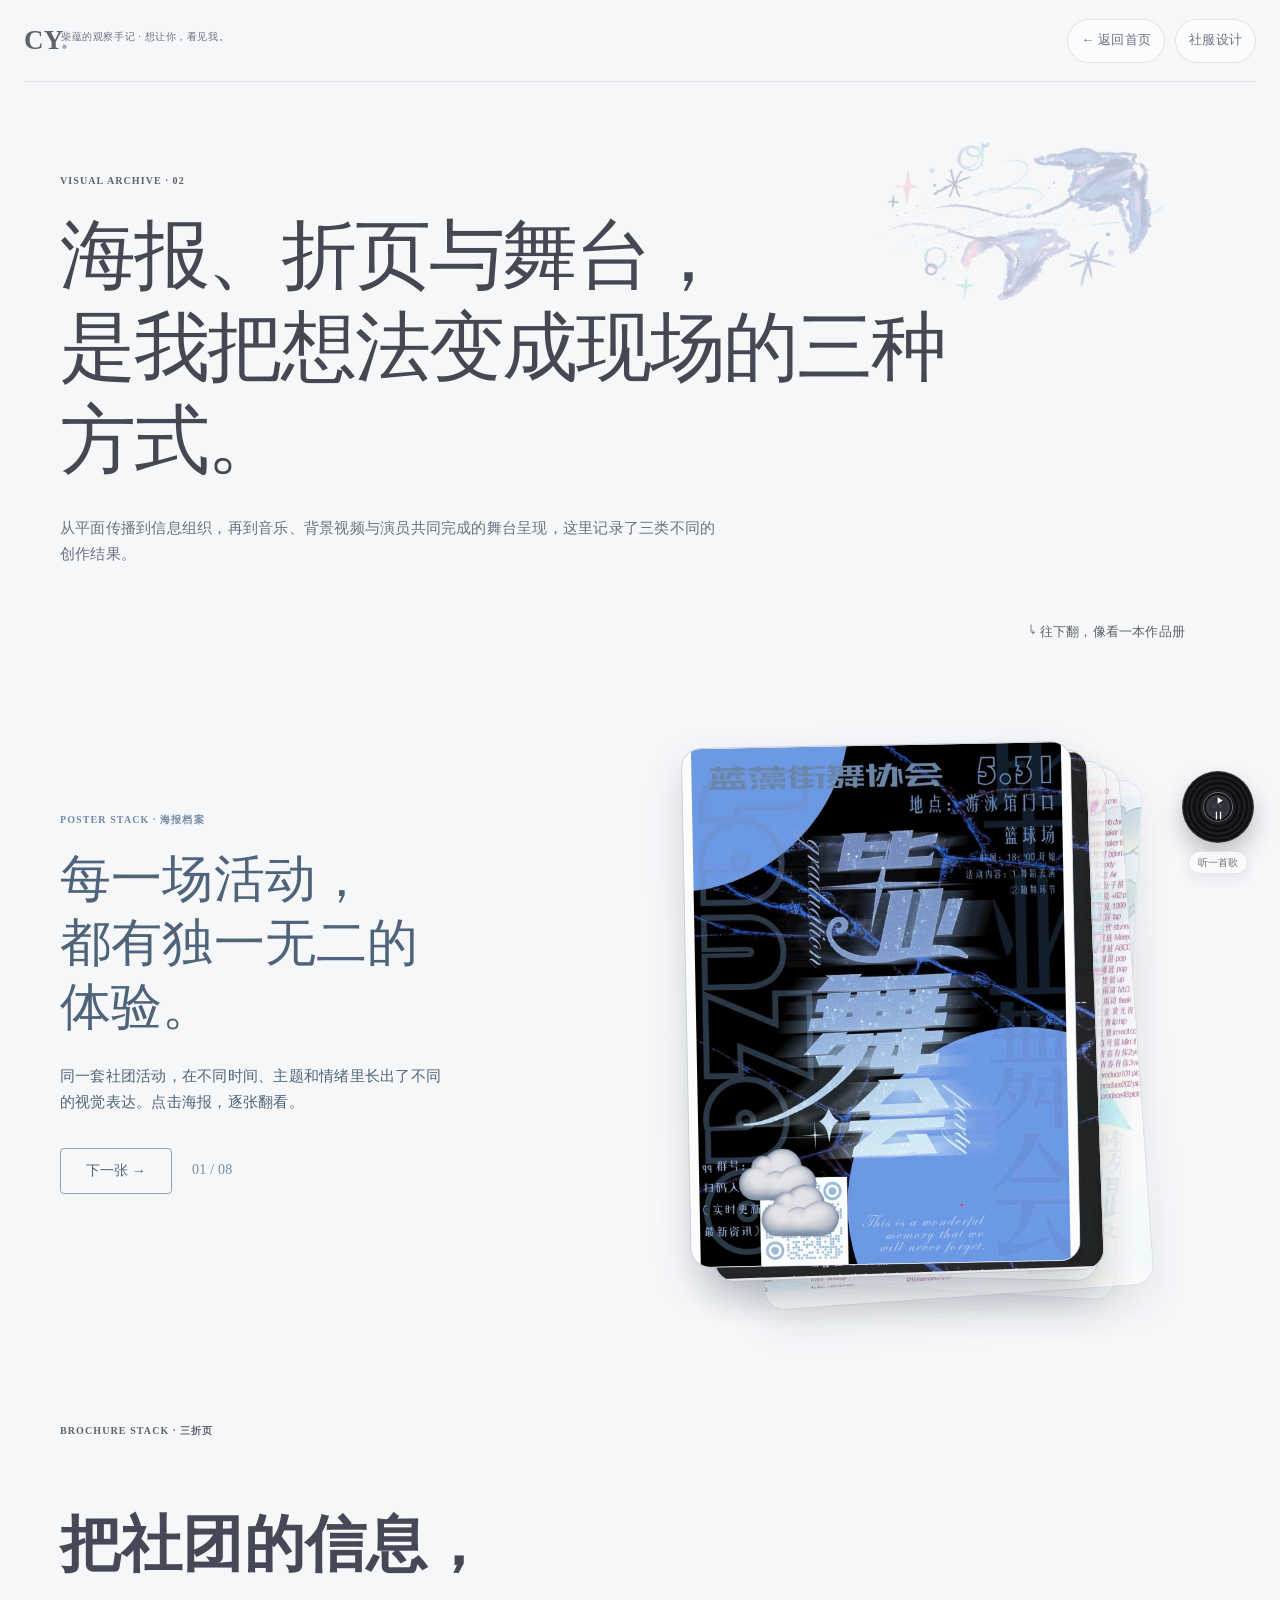
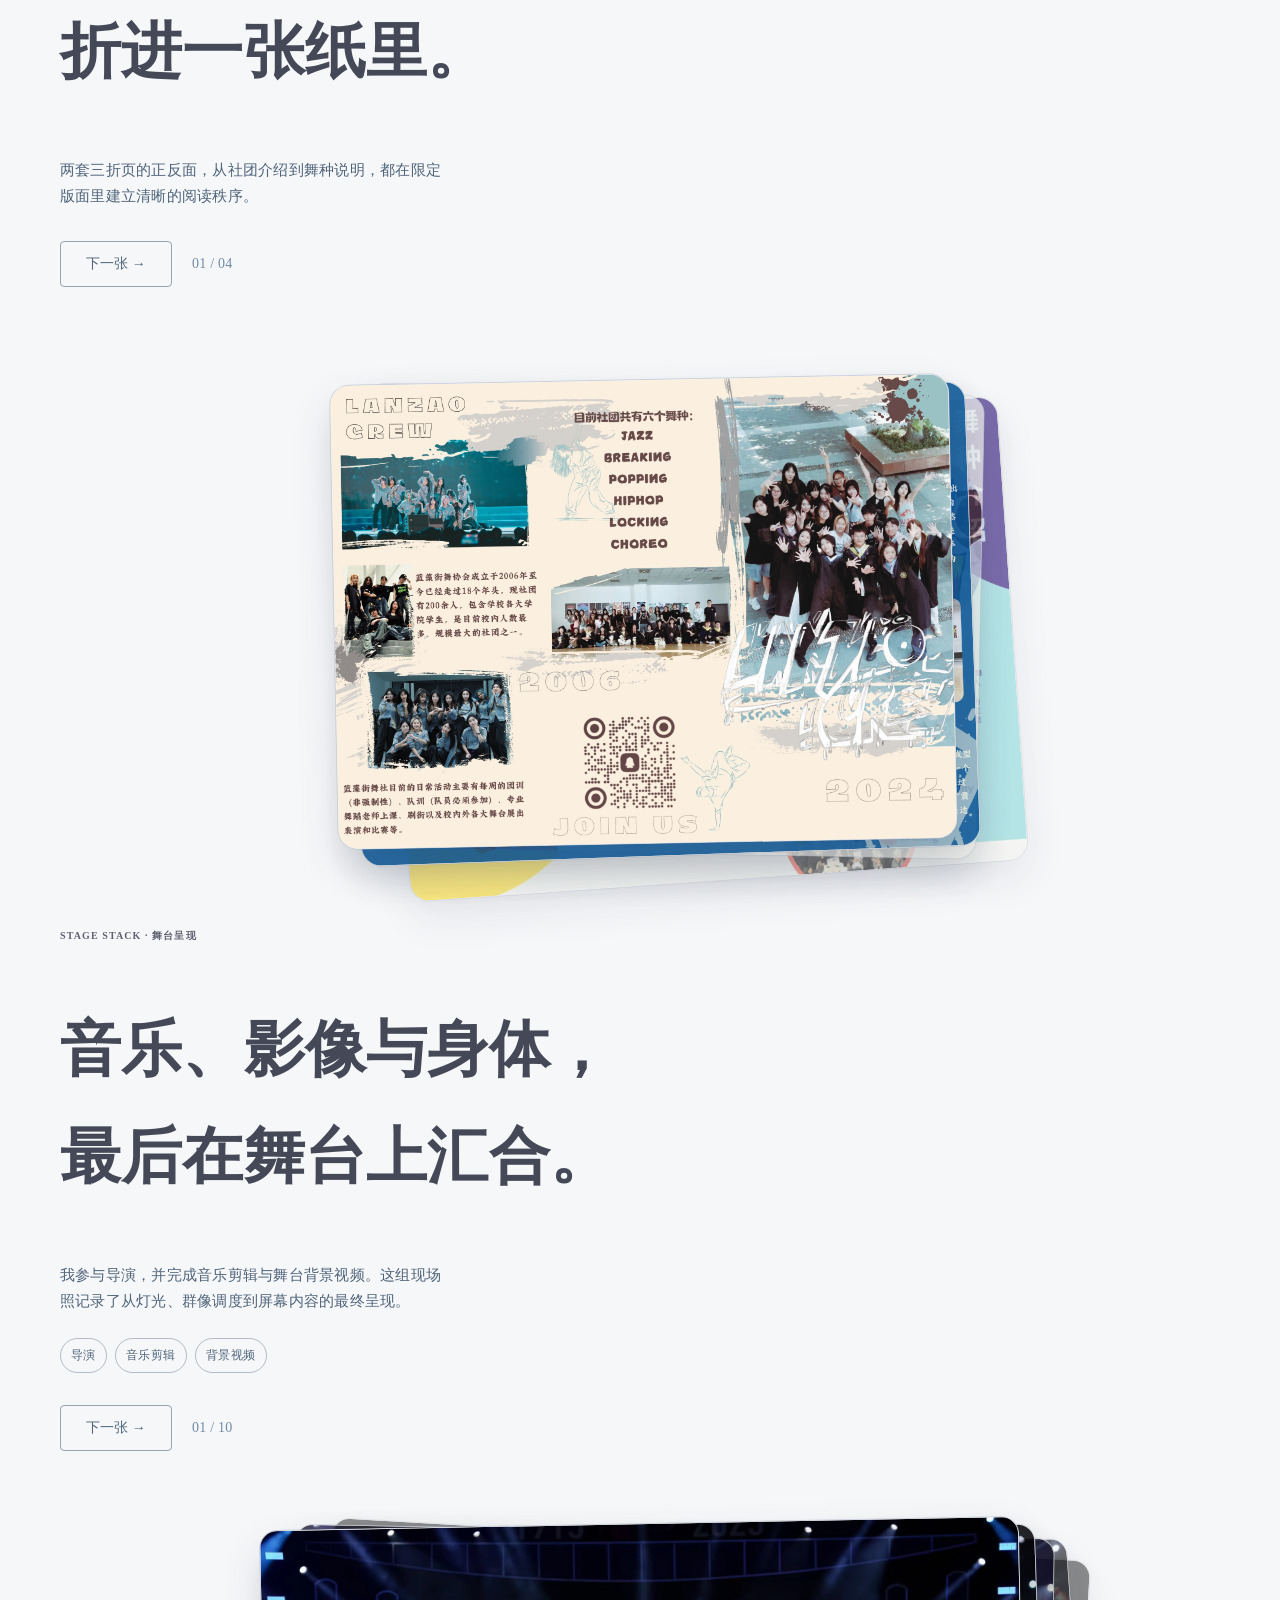
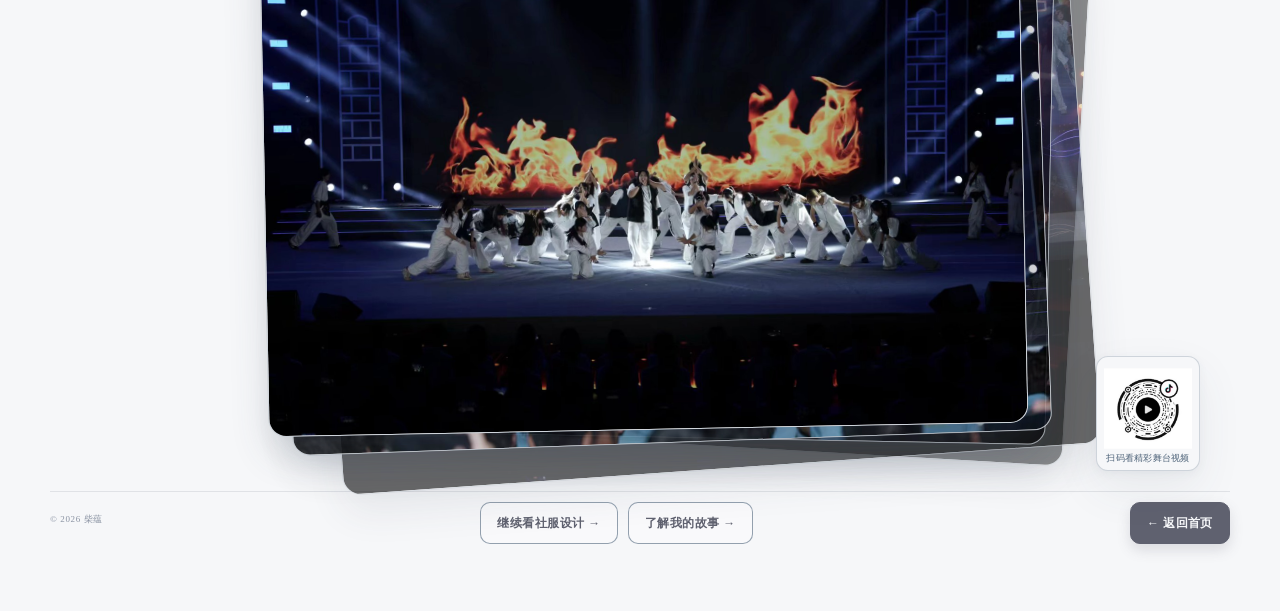
==== commit beacfe43: "optimize images for faster loading" ====
--- a/works.html
+++ b/works.html
@@ -23,8 +23,8 @@
     <section class="stack-showcase brochure-showcase section-shell reveal" aria-labelledby="brochure-stack-title">
       <div class="poster-showcase-copy"><p class="eyebrow">BROCHURE STACK · 三折页</p><h2 id="brochure-stack-title">把社团的信息，<br />折进一张纸里。</h2><p>两套三折页的正反面，从社团介绍到舞种说明，都在限定版面里建立清晰的阅读秩序。</p><div class="poster-controls"><button class="poster-next" type="button"> 下一张 <span aria-hidden="true">→</span></button><span class="poster-counter" aria-live="polite">01 / 04</span></div></div>
       <div class="poster-stage brochure-stage"><div class="poster-stack media-stack brochure-stack" data-media-stack role="group" aria-label="四张三折页设计，点击翻到下一张">
-        <button class="poster-card" type="button" aria-label="查看下一张三折页"><img src="assets/projects/brochure-2024-front.png" alt="2024 蓝藻街舞社三折页正面" /></button>
-        <button class="poster-card" type="button"><img src="assets/projects/brochure-2024-back.png" alt="2024 蓝藻街舞社三折页背面" loading="lazy" /></button>
+        <button class="poster-card" type="button" aria-label="查看下一张三折页"><img src="assets/projects/brochure-2024-front.jpg" alt="2024 蓝藻街舞社三折页正面" /></button>
+        <button class="poster-card" type="button"><img src="assets/projects/brochure-2024-back.jpg" alt="2024 蓝藻街舞社三折页背面" loading="lazy" /></button>
         <button class="poster-card" type="button"><img src="assets/projects/brochure-2025-front.jpg" alt="蓝藻街舞社三折页新版正面" loading="lazy" /></button>
         <button class="poster-card" type="button"><img src="assets/projects/brochure-2025-back.jpg" alt="蓝藻街舞社三折页新版背面" loading="lazy" /></button>
       </div></div>
